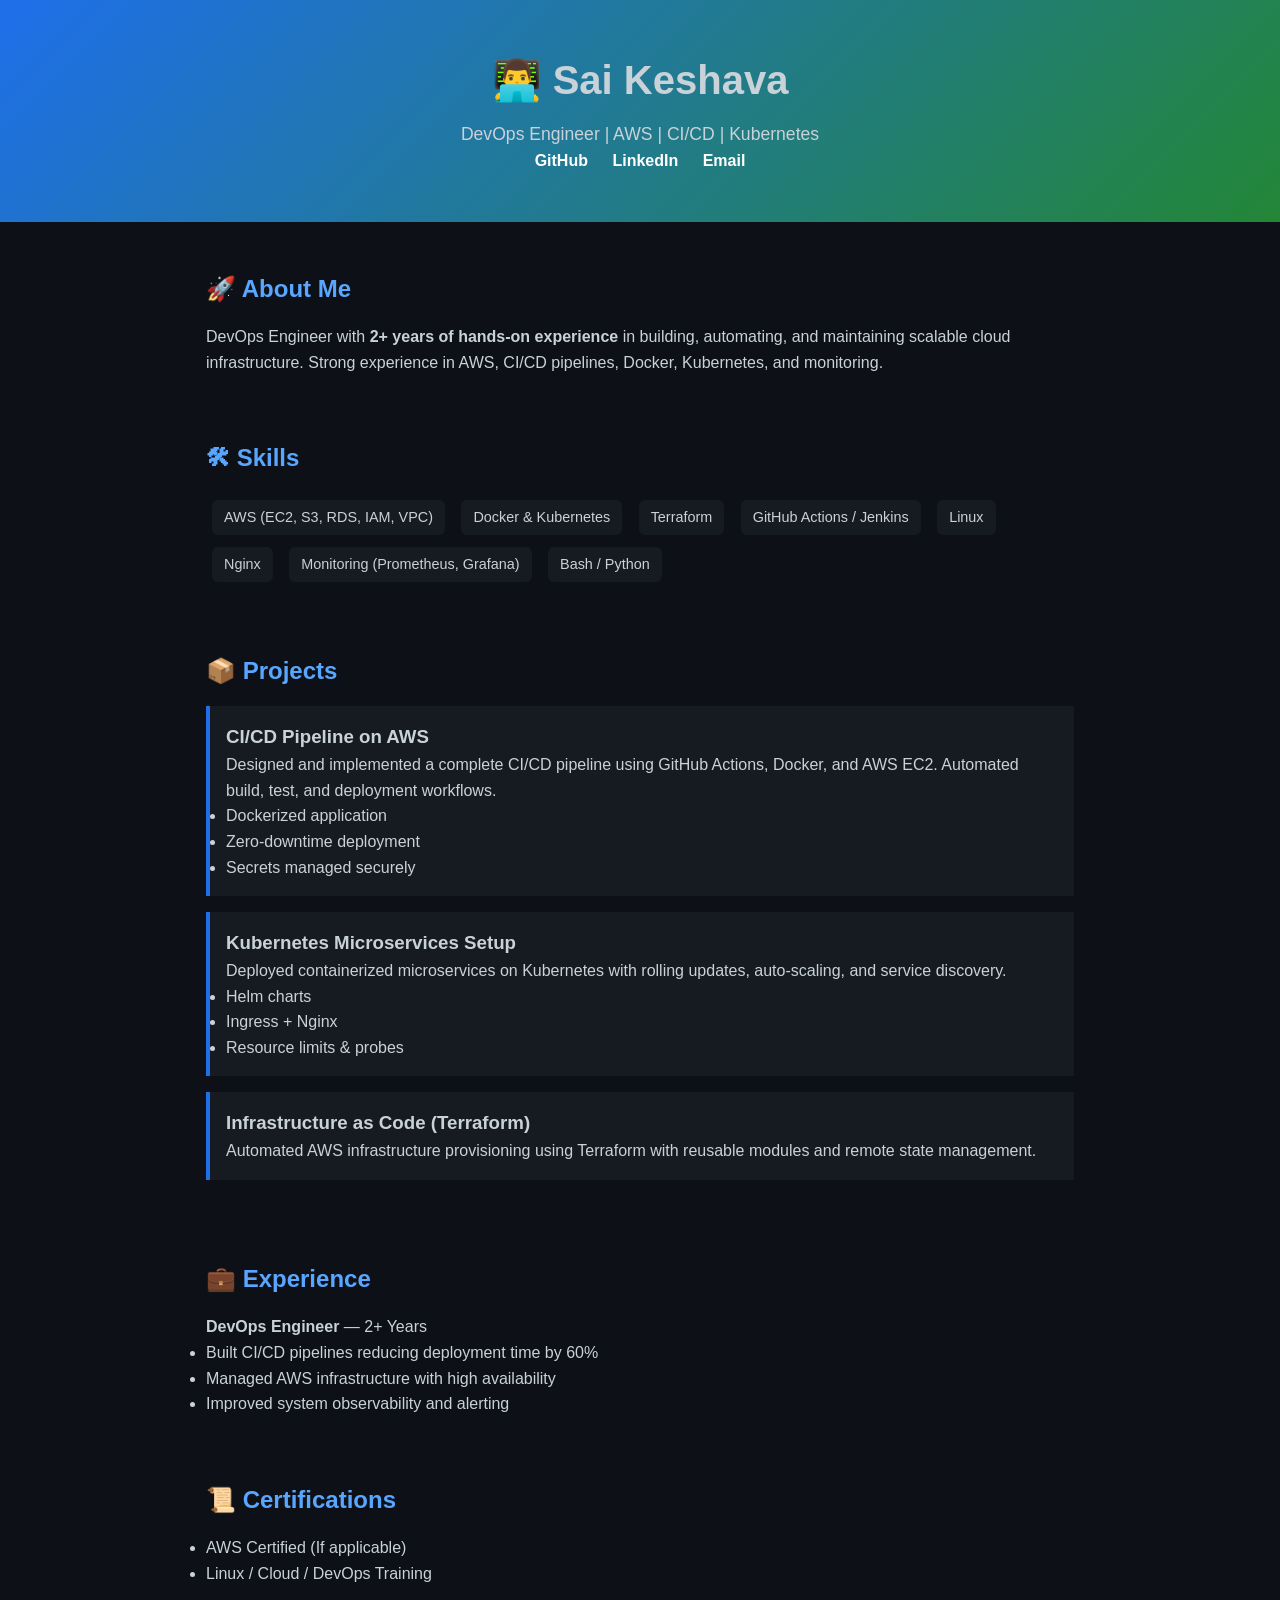
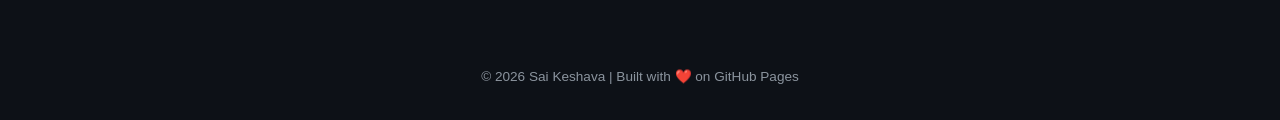
==== index.html @ 4ebd481b "first commit" ====
<!DOCTYPE html>
<html lang="en">
<head>
  <meta charset="UTF-8" />
  <title>Sai Keshava | DevOps Engineer</title>
  <meta name="viewport" content="width=device-width, initial-scale=1.0" />
  <link rel="stylesheet" href="style.css" />
</head>

<body>
  <header>
    <h1>👨‍💻 Sai Keshava</h1>
    <p class="tagline">DevOps Engineer | AWS | CI/CD | Kubernetes</p>
    <div class="links">
      <a href="https://github.com/YOUR_GITHUB" target="_blank">GitHub</a>
      <a href="https://www.linkedin.com/in/YOUR_LINKEDIN" target="_blank">LinkedIn</a>
      <a href="mailto:yourmail@gmail.com">Email</a>
    </div>
  </header>

  <section>
    <h2>🚀 About Me</h2>
    <p>
      DevOps Engineer with <b>2+ years of hands-on experience</b> in building,
      automating, and maintaining scalable cloud infrastructure.
      Strong experience in AWS, CI/CD pipelines, Docker, Kubernetes, and monitoring.
    </p>
  </section>

  <section>
    <h2>🛠 Skills</h2>
    <div class="skills">
      <span>AWS (EC2, S3, RDS, IAM, VPC)</span>
      <span>Docker & Kubernetes</span>
      <span>Terraform</span>
      <span>GitHub Actions / Jenkins</span>
      <span>Linux</span>
      <span>Nginx</span>
      <span>Monitoring (Prometheus, Grafana)</span>
      <span>Bash / Python</span>
    </div>
  </section>

  <section>
    <h2>📦 Projects</h2>

    <div class="project">
      <h3>CI/CD Pipeline on AWS</h3>
      <p>
        Designed and implemented a complete CI/CD pipeline using GitHub Actions,
        Docker, and AWS EC2. Automated build, test, and deployment workflows.
      </p>
      <ul>
        <li>Dockerized application</li>
        <li>Zero-downtime deployment</li>
        <li>Secrets managed securely</li>
      </ul>
    </div>

    <div class="project">
      <h3>Kubernetes Microservices Setup</h3>
      <p>
        Deployed containerized microservices on Kubernetes with rolling updates,
        auto-scaling, and service discovery.
      </p>
      <ul>
        <li>Helm charts</li>
        <li>Ingress + Nginx</li>
        <li>Resource limits & probes</li>
      </ul>
    </div>

    <div class="project">
      <h3>Infrastructure as Code (Terraform)</h3>
      <p>
        Automated AWS infrastructure provisioning using Terraform with reusable
        modules and remote state management.
      </p>
    </div>

  </section>

  <section>
    <h2>💼 Experience</h2>
    <p><b>DevOps Engineer</b> — 2+ Years</p>
    <ul>
      <li>Built CI/CD pipelines reducing deployment time by 60%</li>
      <li>Managed AWS infrastructure with high availability</li>
      <li>Improved system observability and alerting</li>
    </ul>
  </section>

  <section>
    <h2>📜 Certifications</h2>
    <ul>
      <li>AWS Certified (If applicable)</li>
      <li>Linux / Cloud / DevOps Training</li>
    </ul>
  </section>

  <footer>
    <p>© 2026 Sai Keshava | Built with ❤️ on GitHub Pages</p>
  </footer>

  <script src="script.js"></script>
</body>
</html>
---- style.css ----
* {
  margin: 0;
  padding: 0;
  box-sizing: border-box;
  font-family: "Segoe UI", sans-serif;
}

body {
  background: #0d1117;
  color: #c9d1d9;
  line-height: 1.6;
}

header {
  text-align: center;
  padding: 3rem 1rem;
  background: linear-gradient(135deg, #1f6feb, #238636);
}

header h1 {
  font-size: 2.5rem;
}

.tagline {
  margin-top: 0.5rem;
  font-size: 1.1rem;
}

.links a {
  margin: 0 10px;
  color: #fff;
  text-decoration: none;
  font-weight: bold;
}

section {
  max-width: 900px;
  margin: 2rem auto;
  padding: 1rem;
}

h2 {
  margin-bottom: 1rem;
  color: #58a6ff;
}

.skills span {
  display: inline-block;
  background: #161b22;
  margin: 6px;
  padding: 6px 12px;
  border-radius: 6px;
  font-size: 0.9rem;
}

.project {
  background: #161b22;
  padding: 1rem;
  margin-bottom: 1rem;
  border-left: 4px solid #1f6feb;
}

footer {
  text-align: center;
  padding: 2rem;
  font-size: 0.85rem;
  color: #8b949e;
}
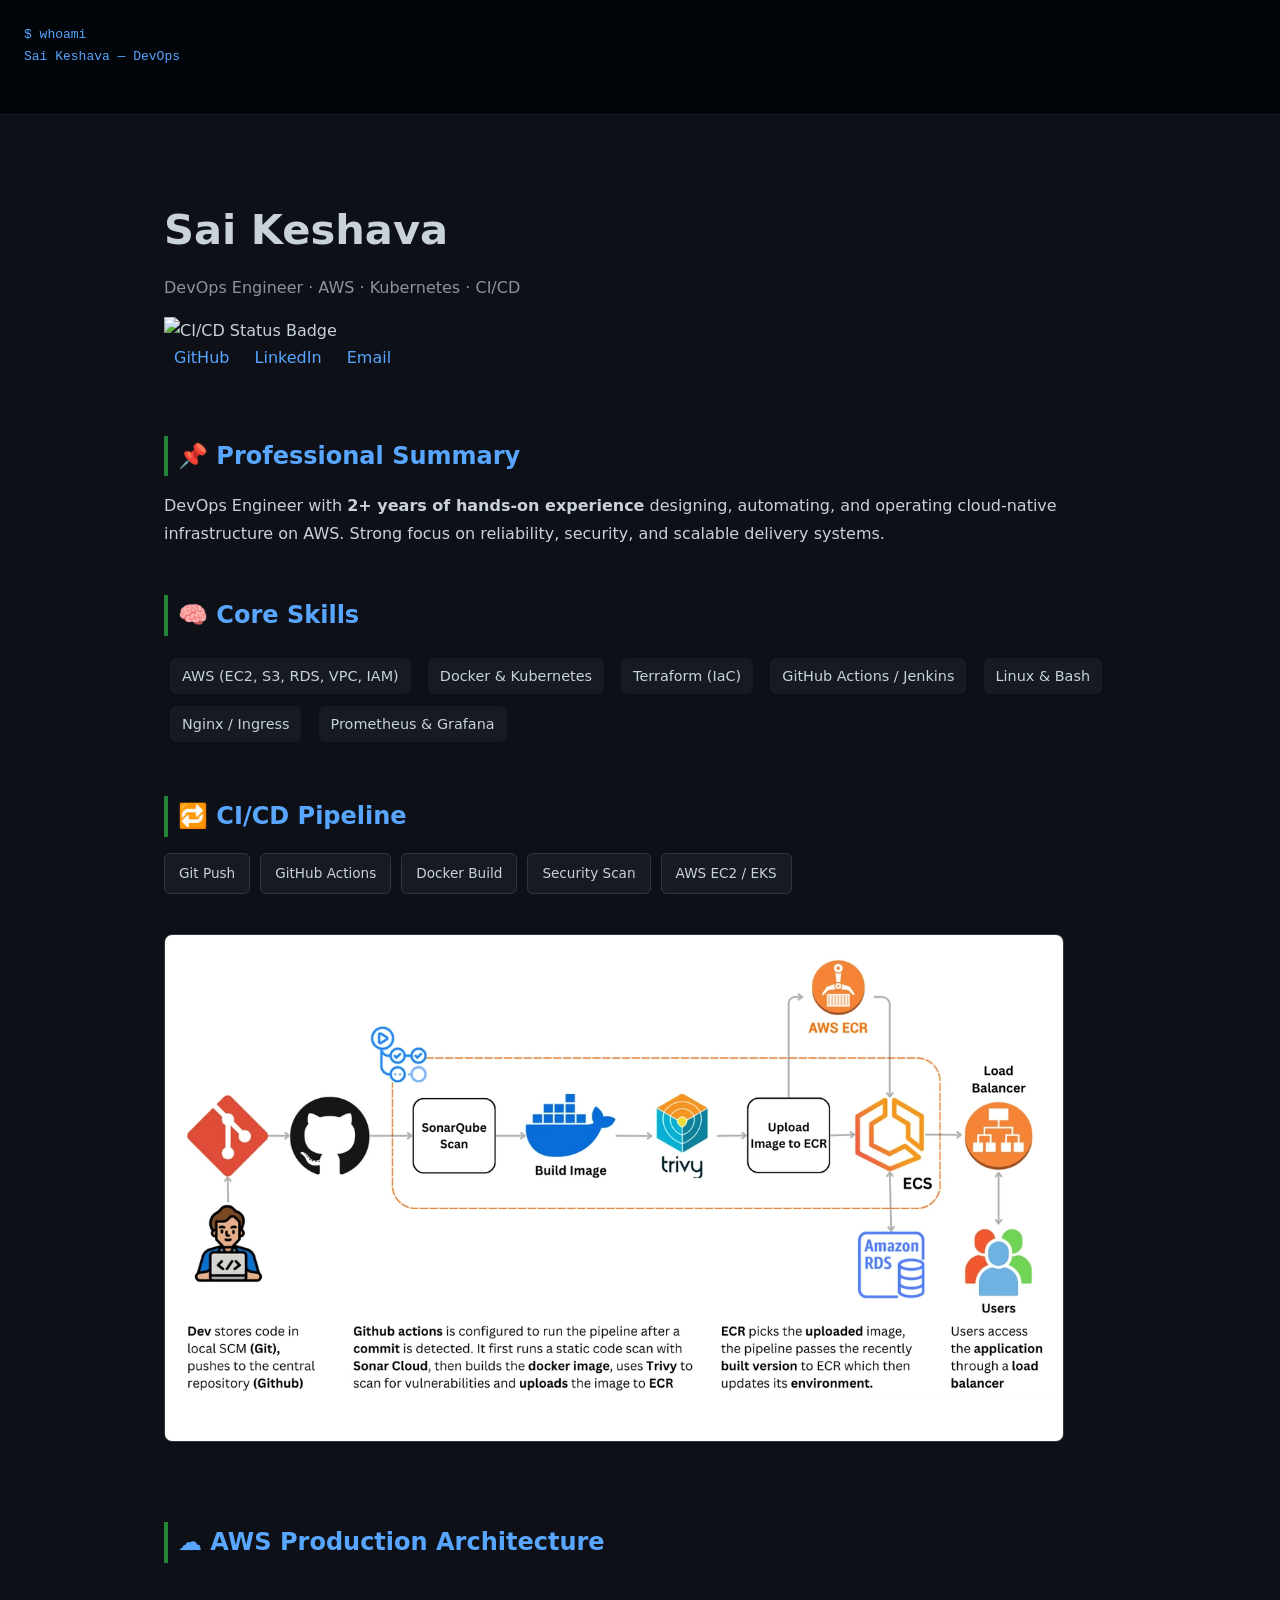
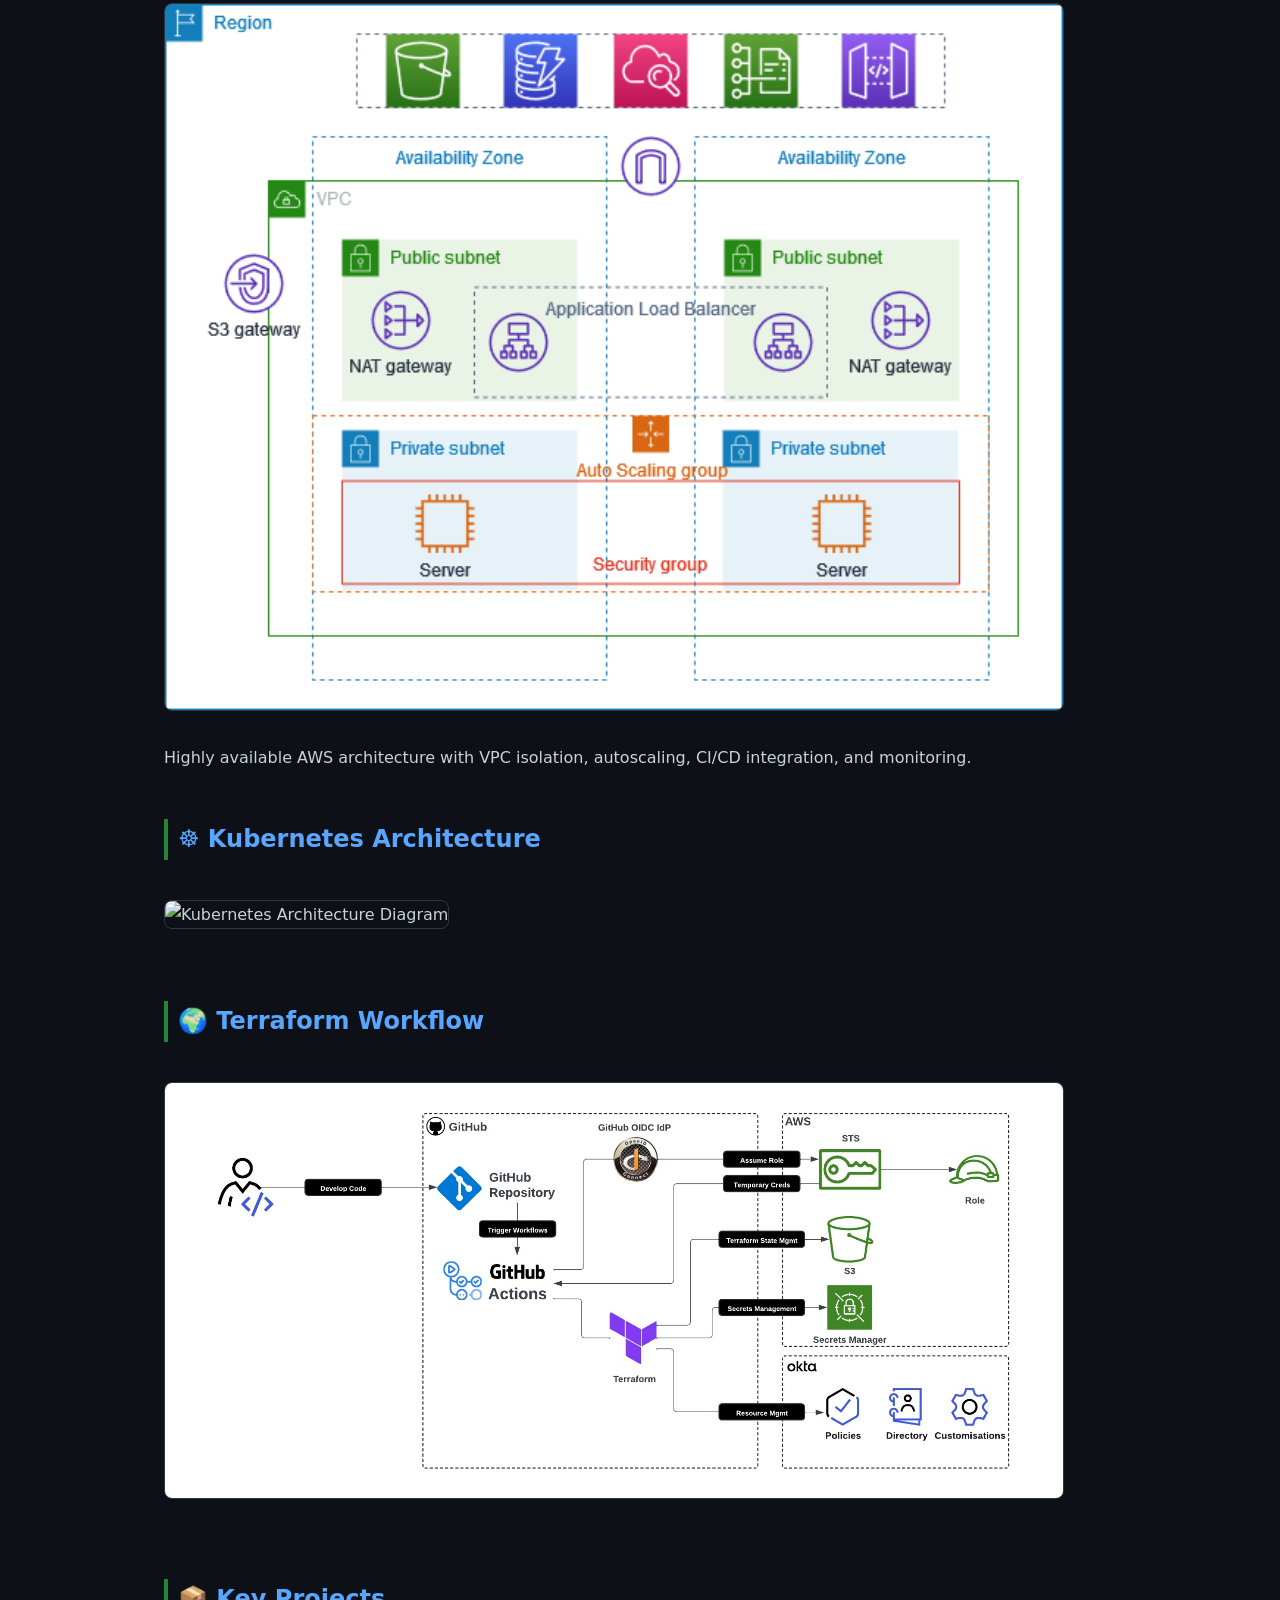
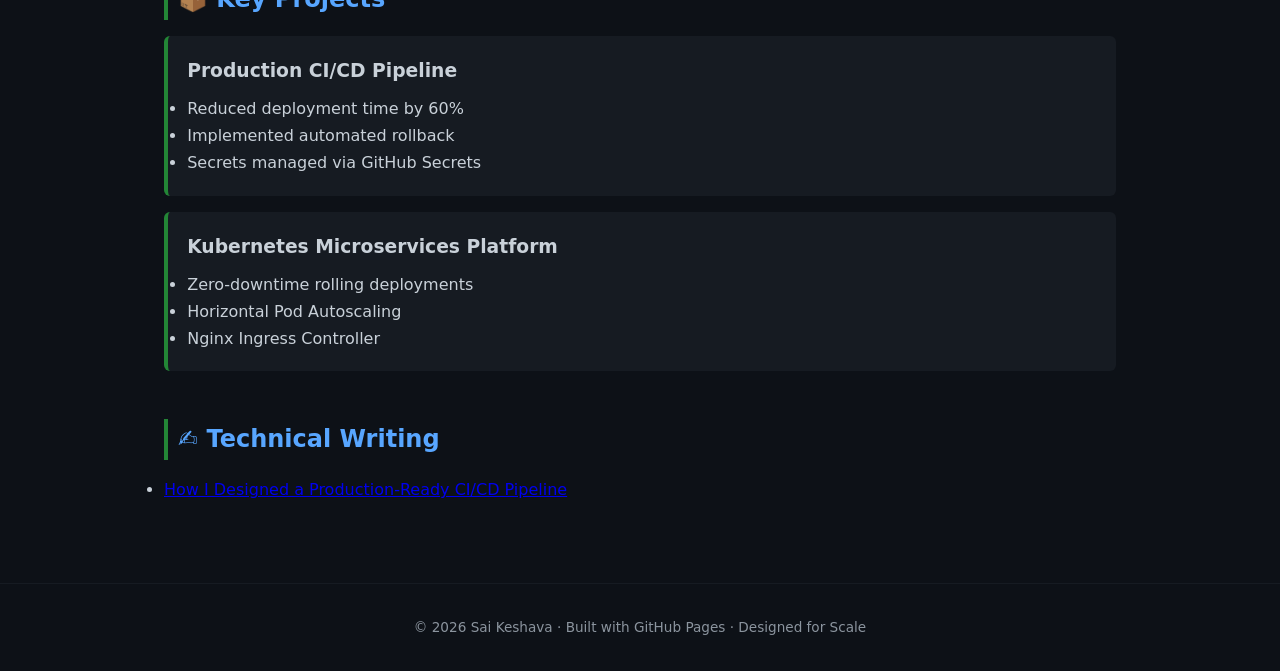
==== commit 1e276830: "updated the code github actions and projects" ====
--- a/index.html
+++ b/index.html
@@ -3,105 +3,149 @@
 <head>
   <meta charset="UTF-8" />
   <title>Sai Keshava | DevOps Engineer</title>
-  <meta name="viewport" content="width=device-width, initial-scale=1.0" />
-  <link rel="stylesheet" href="style.css" />
+
+  <meta name="viewport" content="width=device-width, initial-scale=1.0"/>
+  <meta name="description"
+        content="DevOps Engineer with 2+ years experience in AWS, CI/CD, Kubernetes, Terraform." />
+
+  <link rel="stylesheet" href="style.css"/>
 </head>
 
 <body>
-  <header>
-    <h1>👨‍💻 Sai Keshava</h1>
-    <p class="tagline">DevOps Engineer | AWS | CI/CD | Kubernetes</p>
-    <div class="links">
-      <a href="https://github.com/YOUR_GITHUB" target="_blank">GitHub</a>
-      <a href="https://www.linkedin.com/in/YOUR_LINKEDIN" target="_blank">LinkedIn</a>
-      <a href="mailto:yourmail@gmail.com">Email</a>
-    </div>
-  </header>
+
+<!-- TERMINAL HERO -->
+<section class="terminal">
+  <pre>
+$ whoami
+<span id="typing"></span>
+  </pre>
+</section>
+
+<header class="container">
+  <h1>Sai Keshava</h1>
+  <p class="tagline">DevOps Engineer · AWS · Kubernetes · CI/CD</p>
+
+  <div class="badges">
+    <img
+      src="https://github.com/YOUR_GITHUB/YOUR_REPO/actions/workflows/deploy.yml/badge.svg"
+      alt="CI/CD Status Badge"
+    />
+  </div>
+
+  <nav class="links">
+    <a href="https://github.com/saikeshavareddych" target="_blank">GitHub</a>
+    <a href="https://linkedin.com/in/saikeshavareddy" target="_blank">LinkedIn</a>
+    <a href="mailto:saikeshavareddych@gmail.com">Email</a>
+  </nav>
+</header>
+
+<main class="container">
 
   <section>
-    <h2>🚀 About Me</h2>
+    <h2>📌 Professional Summary</h2>
     <p>
-      DevOps Engineer with <b>2+ years of hands-on experience</b> in building,
-      automating, and maintaining scalable cloud infrastructure.
-      Strong experience in AWS, CI/CD pipelines, Docker, Kubernetes, and monitoring.
+      DevOps Engineer with <strong>2+ years of hands-on experience</strong>
+      designing, automating, and operating cloud-native infrastructure on AWS.
+      Strong focus on reliability, security, and scalable delivery systems.
     </p>
   </section>
 
   <section>
-    <h2>🛠 Skills</h2>
+    <h2>🧠 Core Skills</h2>
     <div class="skills">
-      <span>AWS (EC2, S3, RDS, IAM, VPC)</span>
+      <span>AWS (EC2, S3, RDS, VPC, IAM)</span>
       <span>Docker & Kubernetes</span>
-      <span>Terraform</span>
+      <span>Terraform (IaC)</span>
       <span>GitHub Actions / Jenkins</span>
-      <span>Linux</span>
-      <span>Nginx</span>
-      <span>Monitoring (Prometheus, Grafana)</span>
-      <span>Bash / Python</span>
+      <span>Linux & Bash</span>
+      <span>Nginx / Ingress</span>
+      <span>Prometheus & Grafana</span>
     </div>
   </section>
 
   <section>
-    <h2>📦 Projects</h2>
+    <h2>🔁 CI/CD Pipeline</h2>
+    <div class="pipeline">
+      <div>Git Push</div>
+      <div>GitHub Actions</div>
+      <div>Docker Build</div>
+      <div>Security Scan</div>
+      <div>AWS EC2 / EKS</div>
+    </div>
+
+    <img src="assets/cicd-pipeline.png"
+         class="architecture"
+         alt="CI/CD Pipeline Diagram">
+  </section>
+
+  <section>
+    <h2>☁ AWS Production Architecture</h2>
+
+    <img src="assets/aws-architecture.png"
+         class="architecture"
+         alt="AWS Architecture Diagram">
+
+    <p class="caption">
+      Highly available AWS architecture with VPC isolation, autoscaling,
+      CI/CD integration, and monitoring.
+    </p>
+  </section>
+
+  <section>
+    <h2>☸ Kubernetes Architecture</h2>
+
+    <img src="assets/kubernetes-architecture.png"
+         class="architecture"
+         alt="Kubernetes Architecture Diagram">
+  </section>
+
+  <section>
+    <h2>🌍 Terraform Workflow</h2>
+
+    <img src="assets/terraform-workflow.png"
+         class="architecture"
+         alt="Terraform Infrastructure as Code Workflow">
+  </section>
+
+  <section>
+    <h2>📦 Key Projects</h2>
 
     <div class="project">
-      <h3>CI/CD Pipeline on AWS</h3>
-      <p>
-        Designed and implemented a complete CI/CD pipeline using GitHub Actions,
-        Docker, and AWS EC2. Automated build, test, and deployment workflows.
-      </p>
+      <h3>Production CI/CD Pipeline</h3>
       <ul>
-        <li>Dockerized application</li>
-        <li>Zero-downtime deployment</li>
-        <li>Secrets managed securely</li>
+        <li>Reduced deployment time by 60%</li>
+        <li>Implemented automated rollback</li>
+        <li>Secrets managed via GitHub Secrets</li>
       </ul>
     </div>
 
     <div class="project">
-      <h3>Kubernetes Microservices Setup</h3>
-      <p>
-        Deployed containerized microservices on Kubernetes with rolling updates,
-        auto-scaling, and service discovery.
-      </p>
+      <h3>Kubernetes Microservices Platform</h3>
       <ul>
-        <li>Helm charts</li>
-        <li>Ingress + Nginx</li>
-        <li>Resource limits & probes</li>
+        <li>Zero-downtime rolling deployments</li>
+        <li>Horizontal Pod Autoscaling</li>
+        <li>Nginx Ingress Controller</li>
       </ul>
     </div>
-
-    <div class="project">
-      <h3>Infrastructure as Code (Terraform)</h3>
-      <p>
-        Automated AWS infrastructure provisioning using Terraform with reusable
-        modules and remote state management.
-      </p>
-    </div>
-
   </section>
 
   <section>
-    <h2>💼 Experience</h2>
-    <p><b>DevOps Engineer</b> — 2+ Years</p>
+    <h2>✍ Technical Writing</h2>
     <ul>
-      <li>Built CI/CD pipelines reducing deployment time by 60%</li>
-      <li>Managed AWS infrastructure with high availability</li>
-      <li>Improved system observability and alerting</li>
+      <li>
+        <a href="posts/first-post.html">
+          How I Designed a Production-Ready CI/CD Pipeline
+        </a>
+      </li>
     </ul>
   </section>
 
-  <section>
-    <h2>📜 Certifications</h2>
-    <ul>
-      <li>AWS Certified (If applicable)</li>
-      <li>Linux / Cloud / DevOps Training</li>
-    </ul>
-  </section>
+</main>
 
-  <footer>
-    <p>© 2026 Sai Keshava | Built with ❤️ on GitHub Pages</p>
-  </footer>
+<footer>
+  © 2026 Sai Keshava · Built with GitHub Pages · Designed for Scale
+</footer>
 
-  <script src="script.js"></script>
+<script src="script.js"></script>
 </body>
 </html>
--- a/style.css
+++ b/style.css
@@ -1,68 +1,127 @@
+/* RESET & BASE */
 * {
   margin: 0;
   padding: 0;
   box-sizing: border-box;
-  font-family: "Segoe UI", sans-serif;
 }
 
 body {
   background: #0d1117;
   color: #c9d1d9;
-  line-height: 1.6;
+  font-family: system-ui, -apple-system, BlinkMacSystemFont, sans-serif;
+  line-height: 1.7;
 }
 
-header {
-  text-align: center;
-  padding: 3rem 1rem;
-  background: linear-gradient(135deg, #1f6feb, #238636);
+/* LAYOUT */
+.container {
+  max-width: 1000px;
+  margin: auto;
+  padding: 2rem 1.5rem;
 }
 
+/* TERMINAL HERO */
+.terminal {
+  background: #010409;
+  color: #58a6ff;
+  padding: 1.5rem;
+  font-family: monospace;
+  border-bottom: 1px solid #161b22;
+}
+
+/* HEADER */
 header h1 {
-  font-size: 2.5rem;
+  font-size: 2.6rem;
+  margin-bottom: 0.5rem;
 }
 
 .tagline {
-  margin-top: 0.5rem;
-  font-size: 1.1rem;
+  color: #8b949e;
+  margin-bottom: 1rem;
 }
 
 .links a {
   margin: 0 10px;
-  color: #fff;
+  color: #58a6ff;
   text-decoration: none;
-  font-weight: bold;
+  font-weight: 500;
 }
 
+.links a:hover {
+  text-decoration: underline;
+}
+
+/* SECTIONS */
 section {
-  max-width: 900px;
-  margin: 2rem auto;
-  padding: 1rem;
+  margin-bottom: 3rem;
 }
 
 h2 {
+  color: #58a6ff;
   margin-bottom: 1rem;
-  color: #58a6ff;
+  border-left: 4px solid #238636;
+  padding-left: 10px;
 }
 
+/* SKILLS */
 .skills span {
+  background: #161b22;
+  padding: 6px 12px;
+  margin: 6px;
+  border-radius: 6px;
   display: inline-block;
-  background: #161b22;
-  margin: 6px;
-  padding: 6px 12px;
-  border-radius: 6px;
   font-size: 0.9rem;
 }
 
+/* PIPELINE */
+.pipeline {
+  display: flex;
+  flex-wrap: wrap;
+  gap: 10px;
+  margin-bottom: 1rem;
+}
+
+.pipeline div {
+  background: #161b22;
+  padding: 8px 14px;
+  border-radius: 6px;
+  border: 1px solid #30363d;
+  font-size: 0.85rem;
+}
+
+/* IMAGES */
+.architecture {
+  width: 100%;
+  max-width: 900px;
+  margin: 1.5rem 0;
+  border-radius: 8px;
+  border: 1px solid #30363d;
+}
+
+/* PROJECTS */
 .project {
   background: #161b22;
-  padding: 1rem;
+  padding: 1.2rem;
   margin-bottom: 1rem;
-  border-left: 4px solid #1f6feb;
+  border-left: 4px solid #238636;
+  border-radius: 6px;
 }
 
+.project h3 {
+  margin-bottom: 0.5rem;
+}
+
+/* FOOTER */
 footer {
   text-align: center;
   padding: 2rem;
   font-size: 0.85rem;
   color: #8b949e;
+  border-top: 1px solid #161b22;
 }
+
+/* RESPONSIVE */
+@media (max-width: 600px) {
+  header h1 {
+    font-size: 2rem;
+  }
+}
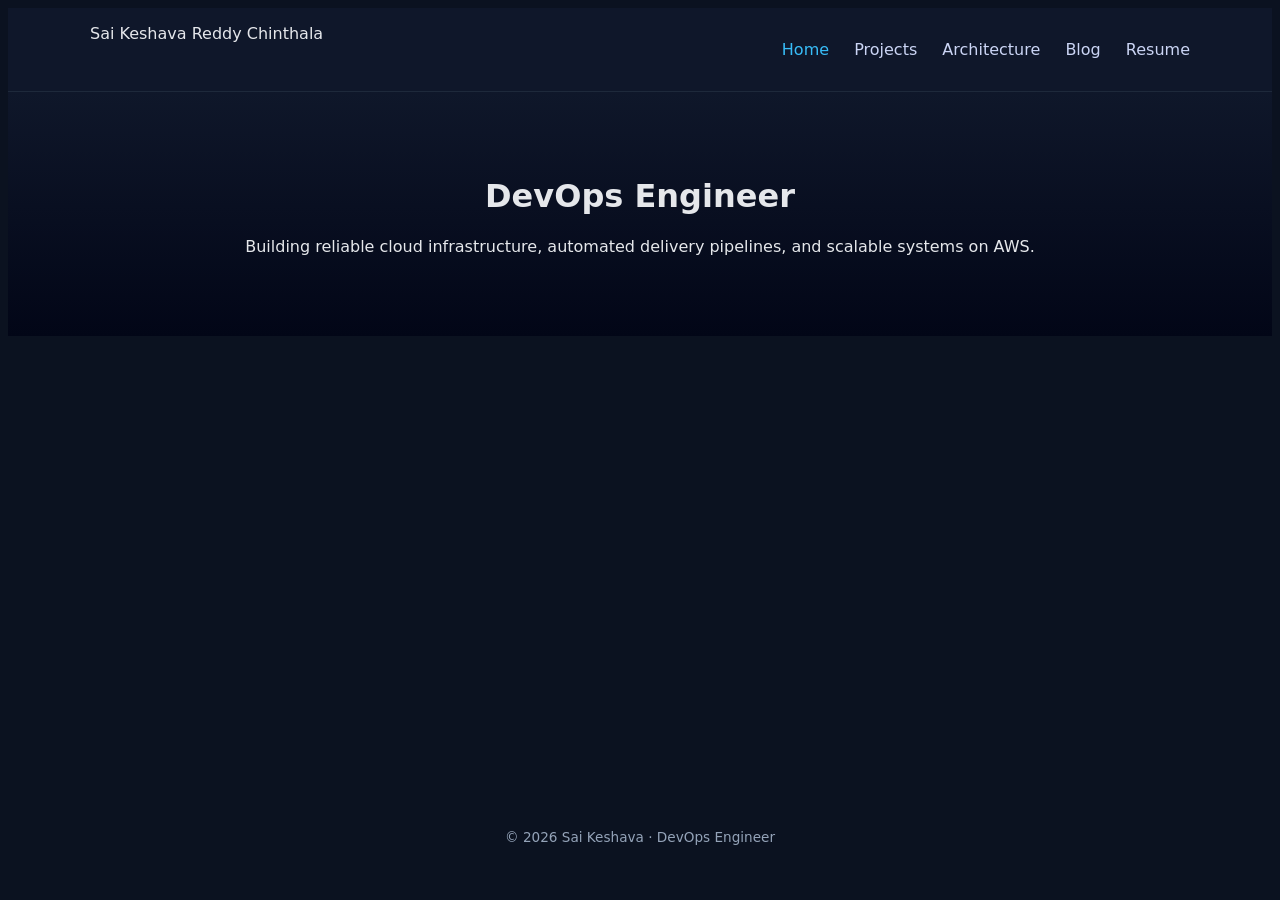
==== commit 7e3019a3: "added pages" ====
--- a/index.html
+++ b/index.html
@@ -1,151 +1,62 @@
 <!DOCTYPE html>
 <html lang="en">
 <head>
-  <meta charset="UTF-8" />
-  <title>Sai Keshava | DevOps Engineer</title>
-
-  <meta name="viewport" content="width=device-width, initial-scale=1.0"/>
-  <meta name="description"
-        content="DevOps Engineer with 2+ years experience in AWS, CI/CD, Kubernetes, Terraform." />
-
-  <link rel="stylesheet" href="style.css"/>
+  <meta charset="UTF-8">
+  <title>Sai Keshava Reddy Chinthala | DevOps Engineer</title>
+  <meta name="viewport" content="width=device-width, initial-scale=1.0">
+  <link rel="stylesheet" href="css/style.css">
 </head>
 
 <body>
 
-<!-- TERMINAL HERO -->
-<section class="terminal">
-  <pre>
-$ whoami
-<span id="typing"></span>
-  </pre>
-</section>
+<nav class="navbar">
+  <div class="nav-container">
+    <div class="logo">Sai Keshava Reddy Chinthala</div>
+    <ul class="nav-links">
+      <li><a class="active" href="index.html">Home</a></li>
+      <li><a href="projects.html">Projects</a></li>
+      <li><a href="architecture.html">Architecture</a></li>
+      <li><a href="blog.html">Blog</a></li>
+      <li><a href="resume.html">Resume</a></li>
+    </ul>
+  </div>
+</nav>
 
-<header class="container">
-  <h1>Sai Keshava</h1>
-  <p class="tagline">DevOps Engineer · AWS · Kubernetes · CI/CD</p>
-
-  <div class="badges">
-    <img
-      src="https://github.com/YOUR_GITHUB/YOUR_REPO/actions/workflows/deploy.yml/badge.svg"
-      alt="CI/CD Status Badge"
-    />
-  </div>
-
-  <nav class="links">
-    <a href="https://github.com/saikeshavareddych" target="_blank">GitHub</a>
-    <a href="https://linkedin.com/in/saikeshavareddy" target="_blank">LinkedIn</a>
-    <a href="mailto:saikeshavareddych@gmail.com">Email</a>
-  </nav>
+<header class="hero">
+  <h1>DevOps Engineer</h1>
+  <p>
+    Building reliable cloud infrastructure, automated delivery pipelines,
+    and scalable systems on AWS.
+  </p>
 </header>
 
 <main class="container">
-
-  <section>
-    <h2>📌 Professional Summary</h2>
+  <section class="card">
+    <h2>Professional Summary</h2>
     <p>
-      DevOps Engineer with <strong>2+ years of hands-on experience</strong>
-      designing, automating, and operating cloud-native infrastructure on AWS.
-      Strong focus on reliability, security, and scalable delivery systems.
+      DevOps Engineer with <strong>2+ years of experience</strong> designing,
+      automating, and maintaining production systems on AWS.
+      Strong focus on CI/CD, Kubernetes, Infrastructure as Code, and operational excellence.
     </p>
   </section>
 
-  <section>
-    <h2>🧠 Core Skills</h2>
-    <div class="skills">
-      <span>AWS (EC2, S3, RDS, VPC, IAM)</span>
-      <span>Docker & Kubernetes</span>
-      <span>Terraform (IaC)</span>
-      <span>GitHub Actions / Jenkins</span>
-      <span>Linux & Bash</span>
-      <span>Nginx / Ingress</span>
-      <span>Prometheus & Grafana</span>
+  <section class="card">
+    <h2>Core Technologies</h2>
+    <div class="pill-group">
+      <span>AWS</span>
+      <span>Docker</span>
+      <span>Kubernetes</span>
+      <span>Terraform</span>
+      <span>GitHub Actions</span>
+      <span>Linux</span>
+      <span>Monitoring</span>
     </div>
   </section>
-
-  <section>
-    <h2>🔁 CI/CD Pipeline</h2>
-    <div class="pipeline">
-      <div>Git Push</div>
-      <div>GitHub Actions</div>
-      <div>Docker Build</div>
-      <div>Security Scan</div>
-      <div>AWS EC2 / EKS</div>
-    </div>
-
-    <img src="assets/cicd-pipeline.png"
-         class="architecture"
-         alt="CI/CD Pipeline Diagram">
-  </section>
-
-  <section>
-    <h2>☁ AWS Production Architecture</h2>
-
-    <img src="assets/aws-architecture.png"
-         class="architecture"
-         alt="AWS Architecture Diagram">
-
-    <p class="caption">
-      Highly available AWS architecture with VPC isolation, autoscaling,
-      CI/CD integration, and monitoring.
-    </p>
-  </section>
-
-  <section>
-    <h2>☸ Kubernetes Architecture</h2>
-
-    <img src="assets/kubernetes-architecture.png"
-         class="architecture"
-         alt="Kubernetes Architecture Diagram">
-  </section>
-
-  <section>
-    <h2>🌍 Terraform Workflow</h2>
-
-    <img src="assets/terraform-workflow.png"
-         class="architecture"
-         alt="Terraform Infrastructure as Code Workflow">
-  </section>
-
-  <section>
-    <h2>📦 Key Projects</h2>
-
-    <div class="project">
-      <h3>Production CI/CD Pipeline</h3>
-      <ul>
-        <li>Reduced deployment time by 60%</li>
-        <li>Implemented automated rollback</li>
-        <li>Secrets managed via GitHub Secrets</li>
-      </ul>
-    </div>
-
-    <div class="project">
-      <h3>Kubernetes Microservices Platform</h3>
-      <ul>
-        <li>Zero-downtime rolling deployments</li>
-        <li>Horizontal Pod Autoscaling</li>
-        <li>Nginx Ingress Controller</li>
-      </ul>
-    </div>
-  </section>
-
-  <section>
-    <h2>✍ Technical Writing</h2>
-    <ul>
-      <li>
-        <a href="posts/first-post.html">
-          How I Designed a Production-Ready CI/CD Pipeline
-        </a>
-      </li>
-    </ul>
-  </section>
-
 </main>
 
 <footer>
-  © 2026 Sai Keshava · Built with GitHub Pages · Designed for Scale
+  © 2026 Sai Keshava · DevOps Engineer
 </footer>
 
-<script src="script.js"></script>
 </body>
 </html>
--- a/css/style.css
+++ b/css/style.css
@@ -0,0 +1,96 @@
+body {
+  background: #0b1220;
+  color: #e5e7eb;
+  font-family: system-ui;
+}
+
+/* NAVBAR */
+.navbar {
+  background: #0f172a;
+  border-bottom: 1px solid #1e293b;
+}
+
+.nav-container {
+  max-width: 1100px;
+  margin: auto;
+  padding: 1rem;
+  display: flex;
+  justify-content: space-between;
+}
+
+.nav-links li {
+  display: inline;
+  margin-left: 20px;
+}
+
+.nav-links a {
+  color: #cbd5f5;
+  text-decoration: none;
+}
+
+.nav-links a.active {
+  color: #38bdf8;
+}
+
+/* HERO */
+.hero {
+  text-align: center;
+  padding: 4rem 1rem;
+  background: linear-gradient(180deg, #0f172a, #020617);
+}
+
+/* LAYOUT */
+.container {
+  max-width: 1000px;
+  margin: auto;
+  padding: 2rem;
+}
+
+/* CARDS */
+.card {
+  background: #020617;
+  padding: 1.5rem;
+  margin-bottom: 2rem;
+  border-radius: 10px;
+  border: 1px solid #1e293b;
+}
+
+/* TAGS */
+.pill-group span {
+  background: #020617;
+  border: 1px solid #1e293b;
+  padding: 6px 12px;
+  margin: 5px;
+  border-radius: 999px;
+  display: inline-block;
+}
+
+/* IMAGES */
+.diagram {
+  width: 100%;
+  margin-top: 1rem;
+  border-radius: 8px;
+}
+
+/* FOOTER */
+footer {
+  text-align: center;
+  padding: 2rem;
+  font-size: 0.85rem;
+  color: #94a3b8;
+}
+
+
+/* Scroll reveal animation */
+.card,
+section {
+  opacity: 0;
+  transform: translateY(20px);
+  transition: all 0.6s ease;
+}
+
+.card.visible,
+section.visible {
+  opacity: 1;
+  transform: translateY(0);
+}
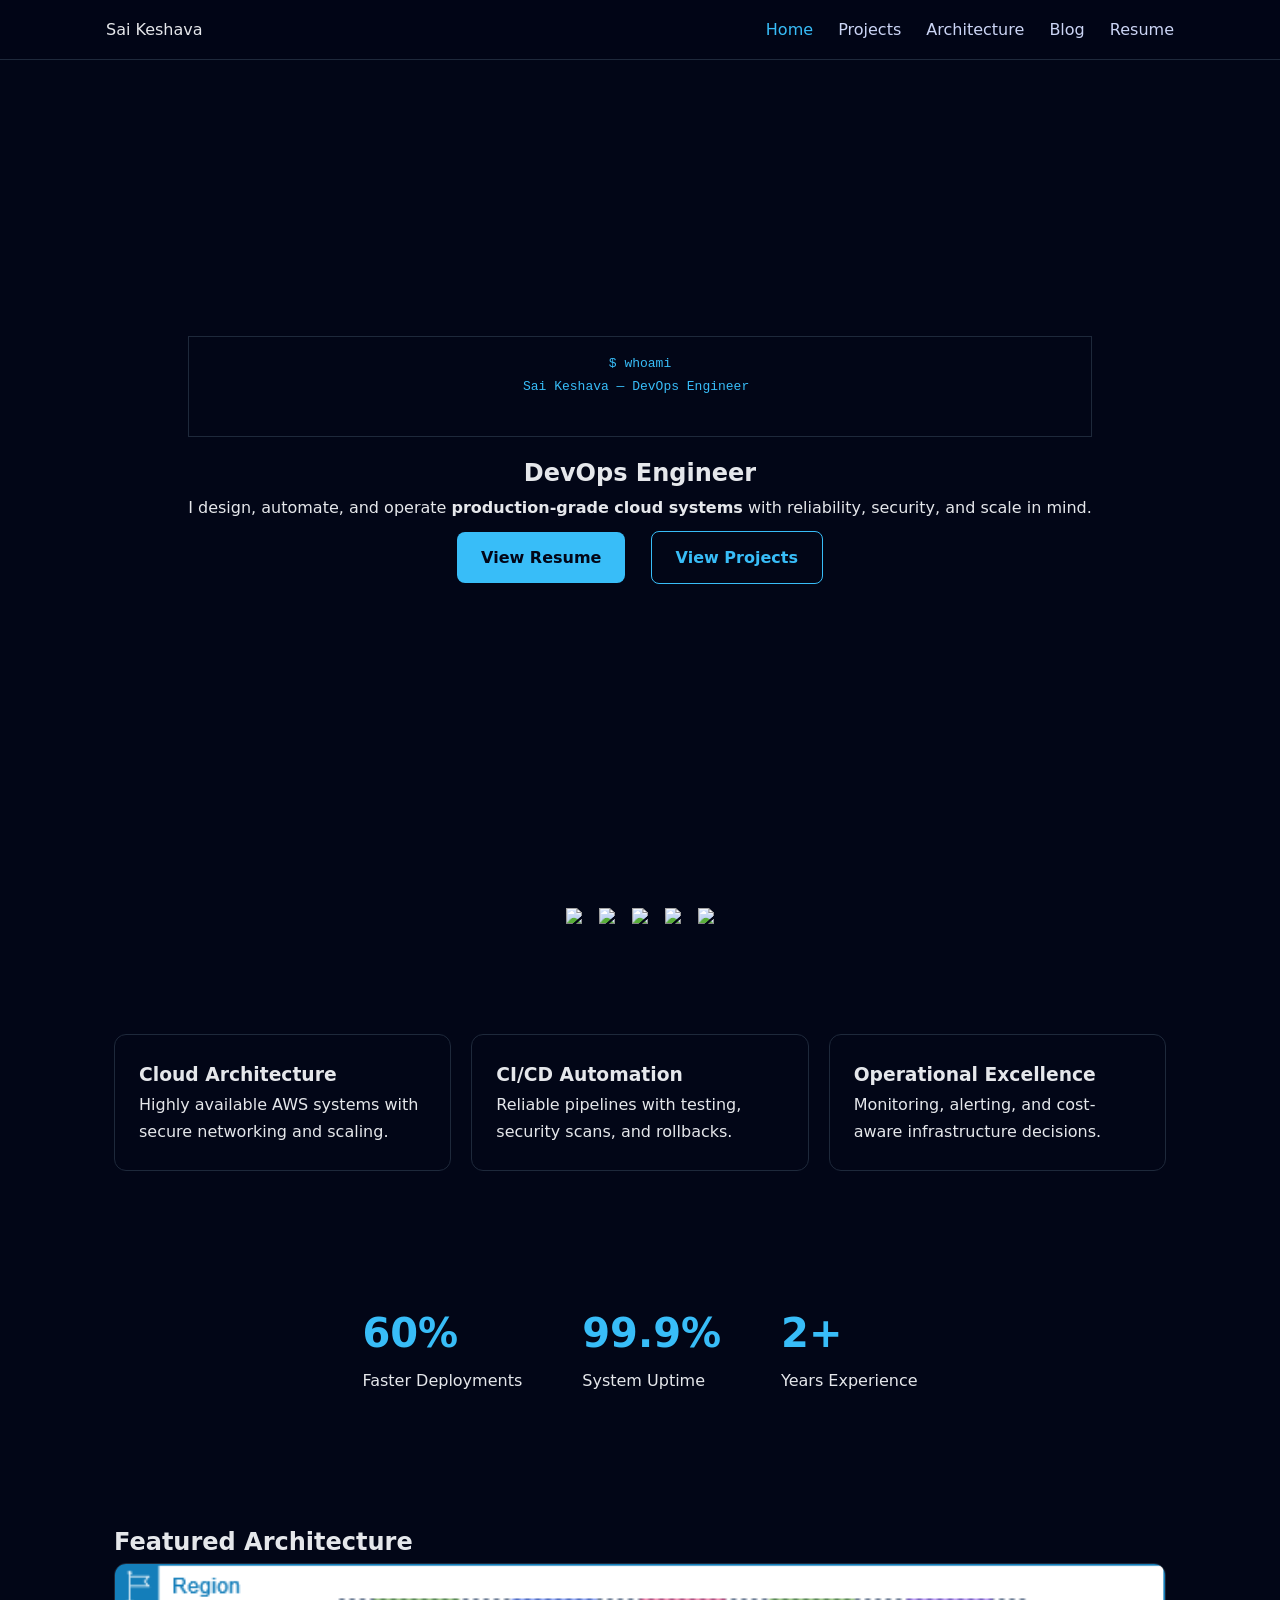
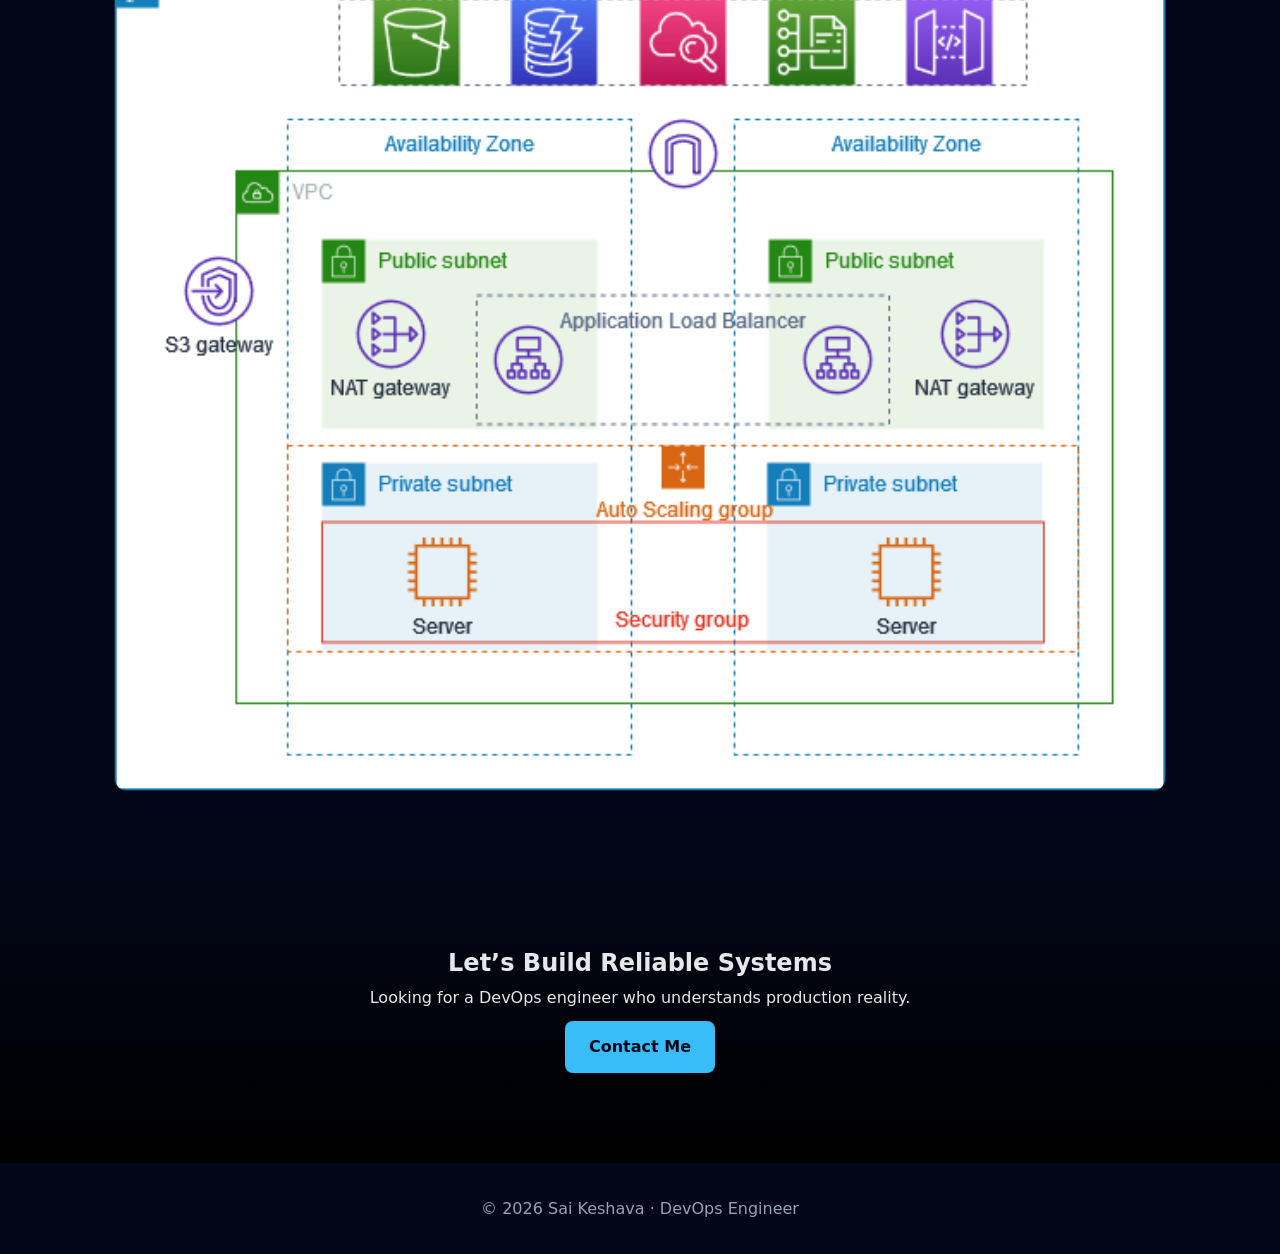
==== commit 551ef463: "feat: professional landing page with animations and badges" ====
--- a/index.html
+++ b/index.html
@@ -1,17 +1,21 @@
 <!DOCTYPE html>
 <html lang="en">
 <head>
-  <meta charset="UTF-8">
-  <title>Sai Keshava Reddy Chinthala | DevOps Engineer</title>
-  <meta name="viewport" content="width=device-width, initial-scale=1.0">
-  <link rel="stylesheet" href="css/style.css">
+  <meta charset="UTF-8" />
+  <title>Sai Keshava | DevOps Engineer</title>
+
+  <meta name="viewport" content="width=device-width, initial-scale=1.0" />
+  <meta name="description" content="DevOps Engineer specializing in AWS, CI/CD, Kubernetes, and scalable cloud systems." />
+
+  <link rel="stylesheet" href="css/style.css" />
 </head>
 
 <body>
 
+<!-- NAVBAR -->
 <nav class="navbar">
   <div class="nav-container">
-    <div class="logo">Sai Keshava Reddy Chinthala</div>
+    <div class="logo">Sai Keshava</div>
     <ul class="nav-links">
       <li><a class="active" href="index.html">Home</a></li>
       <li><a href="projects.html">Projects</a></li>
@@ -22,41 +26,85 @@
   </div>
 </nav>
 
-<header class="hero">
-  <h1>DevOps Engineer</h1>
-  <p>
-    Building reliable cloud infrastructure, automated delivery pipelines,
-    and scalable systems on AWS.
-  </p>
-</header>
+<!-- HERO -->
+<section class="hero">
+  <div class="hero-content">
+    <pre class="terminal">
+$ whoami
+<span id="typing"></span>
+    </pre>
 
-<main class="container">
-  <section class="card">
-    <h2>Professional Summary</h2>
+    <h1>DevOps Engineer</h1>
     <p>
-      DevOps Engineer with <strong>2+ years of experience</strong> designing,
-      automating, and maintaining production systems on AWS.
-      Strong focus on CI/CD, Kubernetes, Infrastructure as Code, and operational excellence.
+      I design, automate, and operate <strong>production-grade cloud systems</strong>
+      with reliability, security, and scale in mind.
     </p>
-  </section>
 
-  <section class="card">
-    <h2>Core Technologies</h2>
-    <div class="pill-group">
-      <span>AWS</span>
-      <span>Docker</span>
-      <span>Kubernetes</span>
-      <span>Terraform</span>
-      <span>GitHub Actions</span>
-      <span>Linux</span>
-      <span>Monitoring</span>
+    <div class="hero-actions">
+      <a href="resume.html" class="btn primary">View Resume</a>
+      <a href="projects.html" class="btn secondary">View Projects</a>
     </div>
-  </section>
-</main>
+  </div>
+</section>
+
+<!-- TRUST BADGES -->
+<section class="badges-section">
+  <img src="https://img.shields.io/badge/AWS-Cloud-orange" />
+  <img src="https://img.shields.io/badge/Kubernetes-Orchestration-blue" />
+  <img src="https://img.shields.io/badge/Terraform-IaC-purple" />
+  <img src="https://img.shields.io/badge/GitHub_Actions-CI%2FCD-black" />
+  <img src="https://img.shields.io/badge/Linux-Production-yellow" />
+</section>
+
+<!-- VALUE PROPOSITION -->
+<section class="container grid-3">
+  <div class="card">
+    <h3>Cloud Architecture</h3>
+    <p>Highly available AWS systems with secure networking and scaling.</p>
+  </div>
+  <div class="card">
+    <h3>CI/CD Automation</h3>
+    <p>Reliable pipelines with testing, security scans, and rollbacks.</p>
+  </div>
+  <div class="card">
+    <h3>Operational Excellence</h3>
+    <p>Monitoring, alerting, and cost-aware infrastructure decisions.</p>
+  </div>
+</section>
+
+<!-- METRICS -->
+<section class="metrics">
+  <div>
+    <h2>60%</h2>
+    <p>Faster Deployments</p>
+  </div>
+  <div>
+    <h2>99.9%</h2>
+    <p>System Uptime</p>
+  </div>
+  <div>
+    <h2>2+</h2>
+    <p>Years Experience</p>
+  </div>
+</section>
+
+<!-- FEATURED ARCHITECTURE -->
+<section class="container">
+  <h2>Featured Architecture</h2>
+  <img src="assets/aws-architecture.png" class="architecture" />
+</section>
+
+<!-- CTA -->
+<section class="cta">
+  <h2>Let’s Build Reliable Systems</h2>
+  <p>Looking for a DevOps engineer who understands production reality.</p>
+  <a href="mailto:yourmail@gmail.com" class="btn primary">Contact Me</a>
+</section>
 
 <footer>
   © 2026 Sai Keshava · DevOps Engineer
 </footer>
 
+<script src="js/script.js"></script>
 </body>
 </html>
--- a/css/style.css
+++ b/css/style.css
@@ -1,13 +1,26 @@
+/* RESET */
+* {
+  margin: 0;
+  padding: 0;
+  box-sizing: border-box;
+}
+
+/* BASE */
 body {
-  background: #0b1220;
+  background: #020617;
   color: #e5e7eb;
-  font-family: system-ui;
+  font-family: system-ui, sans-serif;
+  line-height: 1.7;
 }
 
 /* NAVBAR */
 .navbar {
-  background: #0f172a;
+  position: sticky;
+  top: 0;
+  background: rgba(2,6,23,0.8);
+  backdrop-filter: blur(10px);
   border-bottom: 1px solid #1e293b;
+  z-index: 100;
 }
 
 .nav-container {
@@ -34,63 +47,123 @@
 
 /* HERO */
 .hero {
+  min-height: 90vh;
+  display: flex;
+  align-items: center;
+  justify-content: center;
   text-align: center;
-  padding: 4rem 1rem;
-  background: linear-gradient(180deg, #0f172a, #020617);
 }
 
-/* LAYOUT */
+.terminal {
+  background: #020617;
+  border: 1px solid #1e293b;
+  padding: 1rem;
+  color: #38bdf8;
+  margin-bottom: 1rem;
+}
+
+/* BUTTONS */
+.btn {
+  padding: 12px 24px;
+  border-radius: 8px;
+  text-decoration: none;
+  font-weight: 600;
+  margin: 10px;
+  display: inline-block;
+}
+
+.primary {
+  background: #38bdf8;
+  color: #020617;
+}
+
+.secondary {
+  border: 1px solid #38bdf8;
+  color: #38bdf8;
+}
+
+/* BADGES */
+.badges-section {
+  text-align: center;
+  padding: 2rem;
+}
+
+.badges-section img {
+  margin: 6px;
+}
+
+/* GRID */
 .container {
-  max-width: 1000px;
+  max-width: 1100px;
   margin: auto;
-  padding: 2rem;
+  padding: 4rem 1.5rem;
+}
+
+.grid-3 {
+  display: grid;
+  grid-template-columns: repeat(auto-fit, minmax(250px,1fr));
+  gap: 20px;
 }
 
 /* CARDS */
 .card {
   background: #020617;
+  border: 1px solid #1e293b;
   padding: 1.5rem;
-  margin-bottom: 2rem;
-  border-radius: 10px;
+  border-radius: 12px;
+  transition: transform 0.3s ease;
+}
+
+.card:hover {
+  transform: translateY(-5px);
+}
+
+/* METRICS */
+.metrics {
+  display: flex;
+  justify-content: center;
+  gap: 60px;
+  padding: 4rem;
+}
+
+.metrics h2 {
+  color: #38bdf8;
+  font-size: 2.5rem;
+}
+
+/* IMAGES */
+.architecture {
+  width: 100%;
+  border-radius: 12px;
   border: 1px solid #1e293b;
 }
 
-/* TAGS */
-.pill-group span {
-  background: #020617;
-  border: 1px solid #1e293b;
-  padding: 6px 12px;
-  margin: 5px;
-  border-radius: 999px;
-  display: inline-block;
-}
-
-/* IMAGES */
-.diagram {
-  width: 100%;
-  margin-top: 1rem;
-  border-radius: 8px;
+/* CTA */
+.cta {
+  text-align: center;
+  padding: 5rem 1rem;
+  background: linear-gradient(180deg,#020617,#000);
 }
 
 /* FOOTER */
 footer {
   text-align: center;
   padding: 2rem;
-  font-size: 0.85rem;
   color: #94a3b8;
 }
 
 
-/* Scroll reveal animation */
-.card,
-section {
+.card, section {
   opacity: 0;
   transform: translateY(20px);
   transition: all 0.6s ease;
 }
 
-.card.visible,
-section.visible {
+.visible {
   opacity: 1;
   transform: translateY(0);
 }
+.card.visible, section.visible {
+  opacity: 1;
+  transform: translateY(0);
+}
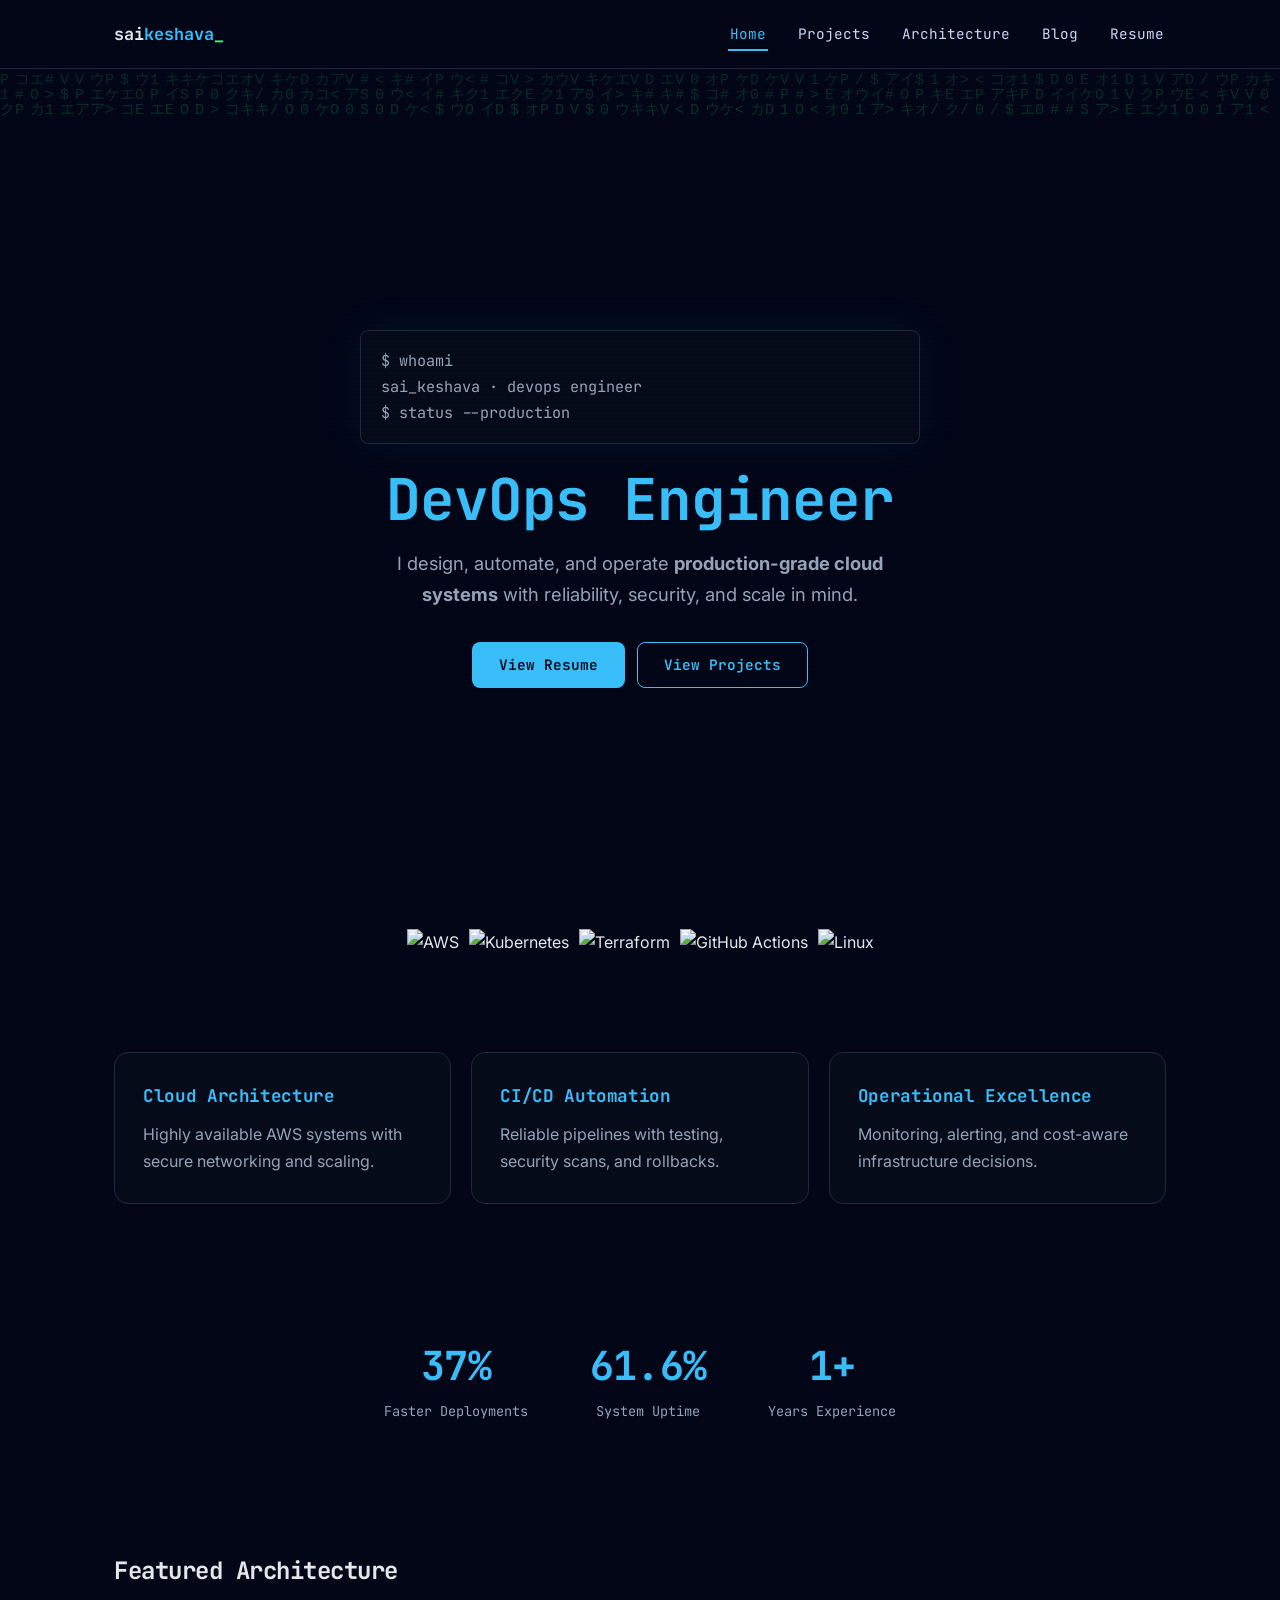
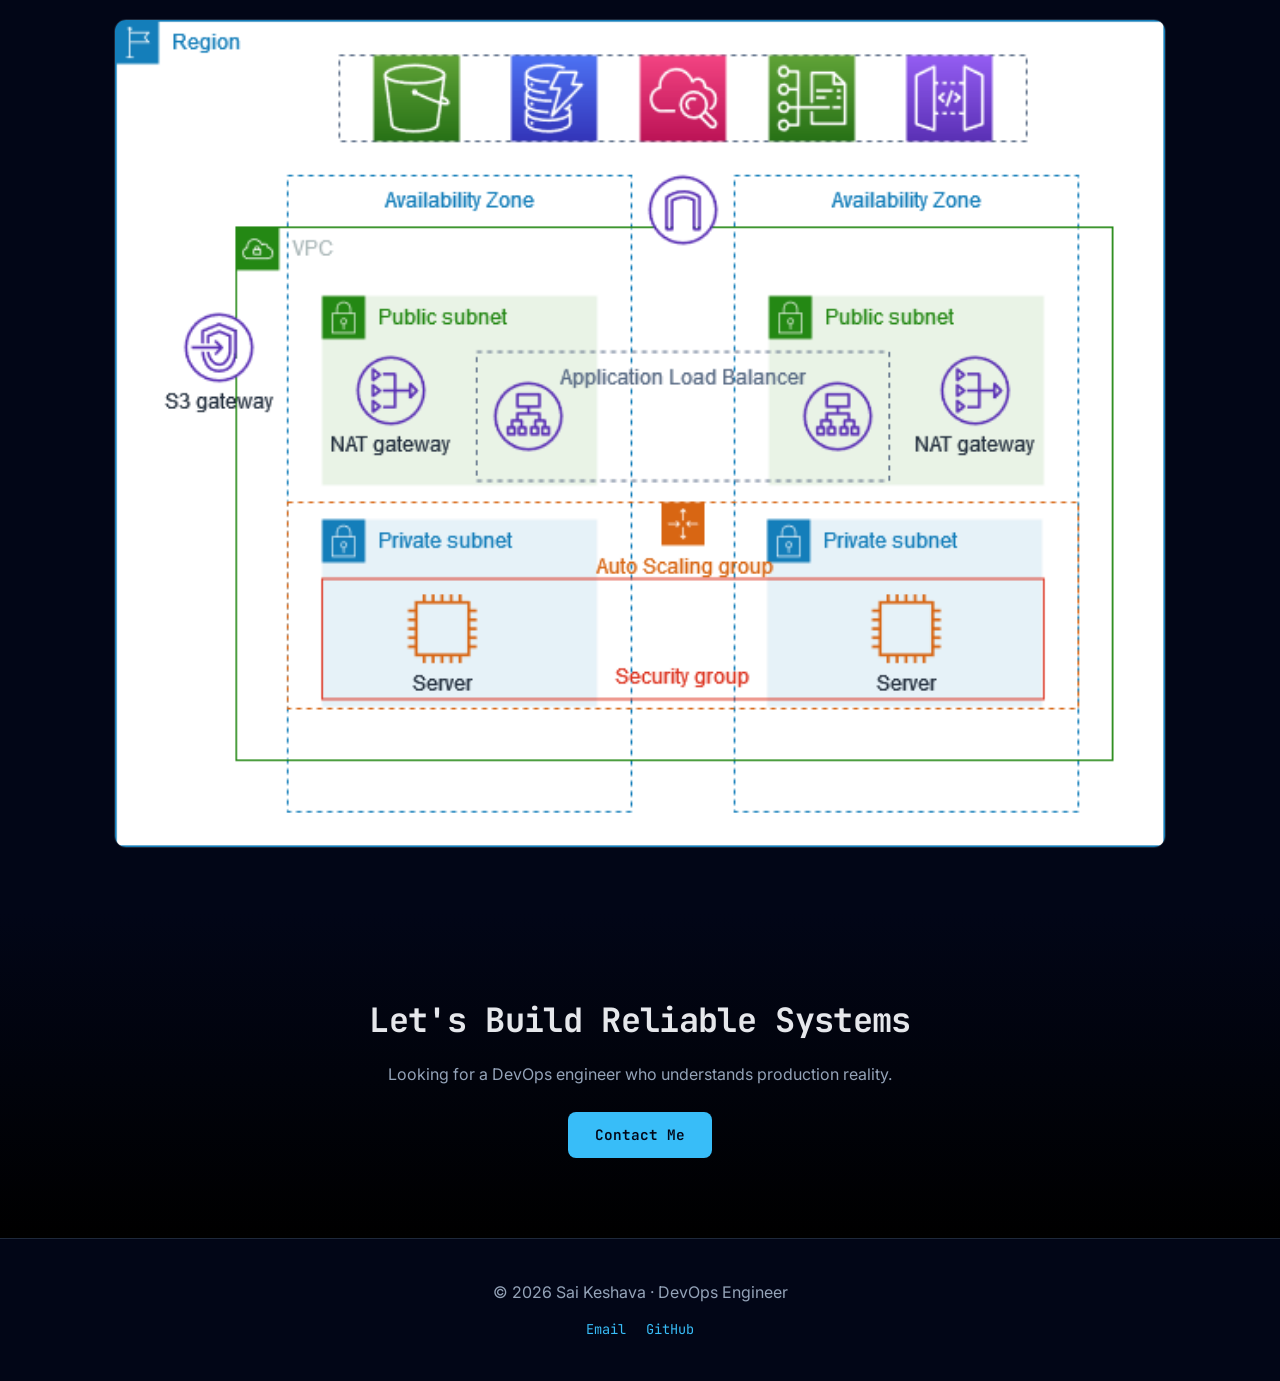
==== commit b7b567a1: "feat: rebuild portfolio as animated, fully responsive cyberpunk-terminal site Rewrite the whole site" ====
--- a/index.html
+++ b/index.html
@@ -7,6 +7,10 @@
   <meta name="viewport" content="width=device-width, initial-scale=1.0" />
   <meta name="description" content="DevOps Engineer specializing in AWS, CI/CD, Kubernetes, and scalable cloud systems." />
 
+  <link rel="preconnect" href="https://fonts.googleapis.com" />
+  <link rel="preconnect" href="https://fonts.gstatic.com" crossorigin />
+  <link href="https://fonts.googleapis.com/css2?family=Inter:wght@400;500;600&family=JetBrains+Mono:wght@400;600;700&display=swap" rel="stylesheet" />
+
   <link rel="stylesheet" href="css/style.css" />
 </head>
 
@@ -15,7 +19,10 @@
 <!-- NAVBAR -->
 <nav class="navbar">
   <div class="nav-container">
-    <div class="logo">Sai Keshava</div>
+    <a href="index.html" class="logo">sai<span>keshava</span><span class="cursor">_</span></a>
+    <button class="nav-toggle" aria-label="Toggle navigation" aria-expanded="false">
+      <span></span><span></span><span></span>
+    </button>
     <ul class="nav-links">
       <li><a class="active" href="index.html">Home</a></li>
       <li><a href="projects.html">Projects</a></li>
@@ -28,13 +35,16 @@
 
 <!-- HERO -->
 <section class="hero">
+  <canvas id="matrix-canvas"></canvas>
   <div class="hero-content">
-    <pre class="terminal">
-$ whoami
-<span id="typing"></span>
-    </pre>
+    <pre class="terminal" id="boot-sequence" data-lines='[
+      {"text":"$ whoami","cls":""},
+      {"text":"sai_keshava · devops engineer","cls":"ok"},
+      {"text":"$ status --production","cls":""},
+      {"text":"uptime 99.9% · pipelines green ✔","cls":"ok"}
+    ]'></pre>
 
-    <h1>DevOps Engineer</h1>
+    <h1><span class="glitch">DevOps Engineer</span></h1>
     <p>
       I design, automate, and operate <strong>production-grade cloud systems</strong>
       with reliability, security, and scale in mind.
@@ -48,25 +58,25 @@
 </section>
 
 <!-- TRUST BADGES -->
-<section class="badges-section">
-  <img src="https://img.shields.io/badge/AWS-Cloud-orange" />
-  <img src="https://img.shields.io/badge/Kubernetes-Orchestration-blue" />
-  <img src="https://img.shields.io/badge/Terraform-IaC-purple" />
-  <img src="https://img.shields.io/badge/GitHub_Actions-CI%2FCD-black" />
-  <img src="https://img.shields.io/badge/Linux-Production-yellow" />
+<section class="badges-section" data-reveal>
+  <img src="https://img.shields.io/badge/AWS-Cloud-orange" alt="AWS" />
+  <img src="https://img.shields.io/badge/Kubernetes-Orchestration-blue" alt="Kubernetes" />
+  <img src="https://img.shields.io/badge/Terraform-IaC-purple" alt="Terraform" />
+  <img src="https://img.shields.io/badge/GitHub_Actions-CI%2FCD-black" alt="GitHub Actions" />
+  <img src="https://img.shields.io/badge/Linux-Production-yellow" alt="Linux" />
 </section>
 
 <!-- VALUE PROPOSITION -->
 <section class="container grid-3">
-  <div class="card">
+  <div class="card" data-reveal>
     <h3>Cloud Architecture</h3>
     <p>Highly available AWS systems with secure networking and scaling.</p>
   </div>
-  <div class="card">
+  <div class="card" data-reveal>
     <h3>CI/CD Automation</h3>
     <p>Reliable pipelines with testing, security scans, and rollbacks.</p>
   </div>
-  <div class="card">
+  <div class="card" data-reveal>
     <h3>Operational Excellence</h3>
     <p>Monitoring, alerting, and cost-aware infrastructure decisions.</p>
   </div>
@@ -74,37 +84,44 @@
 
 <!-- METRICS -->
 <section class="metrics">
-  <div>
-    <h2>60%</h2>
+  <div data-reveal>
+    <h2><span data-count-to="60" data-suffix="%">0%</span></h2>
     <p>Faster Deployments</p>
   </div>
-  <div>
-    <h2>99.9%</h2>
+  <div data-reveal>
+    <h2><span data-count-to="99.9" data-suffix="%">0%</span></h2>
     <p>System Uptime</p>
   </div>
-  <div>
-    <h2>2+</h2>
+  <div data-reveal>
+    <h2><span data-count-to="2" data-suffix="+">0+</span></h2>
     <p>Years Experience</p>
   </div>
 </section>
 
 <!-- FEATURED ARCHITECTURE -->
 <section class="container">
-  <h2>Featured Architecture</h2>
-  <img src="assets/aws-architecture.png" class="architecture" />
+  <h2 data-reveal>Featured Architecture</h2>
+  <br />
+  <img src="assets/aws-architecture.png" class="architecture" data-reveal data-parallax alt="AWS production architecture diagram" />
 </section>
 
 <!-- CTA -->
-<section class="cta">
-  <h2>Let’s Build Reliable Systems</h2>
+<section class="cta" data-reveal>
+  <h2>Let's Build Reliable Systems</h2>
   <p>Looking for a DevOps engineer who understands production reality.</p>
-  <a href="mailto:yourmail@gmail.com" class="btn primary">Contact Me</a>
+  <a href="mailto:saikeshavareddych@gmail.com" class="btn primary">Contact Me</a>
 </section>
 
 <footer>
-  © 2026 Sai Keshava · DevOps Engineer
+  <p>&copy; 2026 Sai Keshava · DevOps Engineer</p>
+  <div class="footer-links">
+    <a href="mailto:saikeshavareddych@gmail.com">Email</a>
+    <a href="https://github.com/saikeshavareddych" target="_blank" rel="noopener">GitHub</a>
+  </div>
 </footer>
 
+<script src="https://cdnjs.cloudflare.com/ajax/libs/gsap/3.12.5/gsap.min.js"></script>
+<script src="https://cdnjs.cloudflare.com/ajax/libs/gsap/3.12.5/ScrollTrigger.min.js"></script>
 <script src="js/script.js"></script>
 </body>
 </html>
--- a/css/style.css
+++ b/css/style.css
@@ -1,169 +1,764 @@
-/* RESET */
+/* ============================================
+   DESIGN TOKENS
+   ============================================ */
+:root {
+  --bg: #020617;
+  --bg-alt: #000000;
+  --surface: #060b1a;
+  --border: #1e293b;
+  --text: #e5e7eb;
+  --text-dim: #94a3b8;
+
+  --cyan: #38bdf8;
+  --green: #22ff88;
+  --magenta: #ff2fbf;
+
+  --font-mono: "JetBrains Mono", "Fira Code", ui-monospace, monospace;
+  --font-sans: "Inter", system-ui, sans-serif;
+
+  --nav-h: 68px;
+  --ease: cubic-bezier(0.22, 1, 0.36, 1);
+}
+
+@media (prefers-reduced-motion: reduce) {
+  *, *::before, *::after {
+    animation-duration: 0.001ms !important;
+    animation-iteration-count: 1 !important;
+    transition-duration: 0.001ms !important;
+    scroll-behavior: auto !important;
+  }
+}
+
+/* ============================================
+   RESET / BASE
+   ============================================ */
 * {
   margin: 0;
   padding: 0;
   box-sizing: border-box;
 }
 
-/* BASE */
+html {
+  scroll-behavior: smooth;
+}
+
 body {
-  background: #020617;
-  color: #e5e7eb;
-  font-family: system-ui, sans-serif;
+  background: var(--bg);
+  color: var(--text);
+  font-family: var(--font-sans);
   line-height: 1.7;
-}
-
-/* NAVBAR */
-.navbar {
-  position: sticky;
-  top: 0;
-  background: rgba(2,6,23,0.8);
-  backdrop-filter: blur(10px);
-  border-bottom: 1px solid #1e293b;
-  z-index: 100;
-}
-
-.nav-container {
-  max-width: 1100px;
-  margin: auto;
-  padding: 1rem;
-  display: flex;
-  justify-content: space-between;
-}
-
-.nav-links li {
-  display: inline;
-  margin-left: 20px;
-}
-
-.nav-links a {
-  color: #cbd5f5;
-  text-decoration: none;
-}
-
-.nav-links a.active {
-  color: #38bdf8;
-}
-
-/* HERO */
-.hero {
-  min-height: 90vh;
-  display: flex;
-  align-items: center;
-  justify-content: center;
-  text-align: center;
-}
-
-.terminal {
-  background: #020617;
-  border: 1px solid #1e293b;
-  padding: 1rem;
-  color: #38bdf8;
-  margin-bottom: 1rem;
-}
-
-/* BUTTONS */
-.btn {
-  padding: 12px 24px;
-  border-radius: 8px;
-  text-decoration: none;
-  font-weight: 600;
-  margin: 10px;
-  display: inline-block;
-}
-
-.primary {
-  background: #38bdf8;
-  color: #020617;
-}
-
-.secondary {
-  border: 1px solid #38bdf8;
-  color: #38bdf8;
-}
-
-/* BADGES */
-.badges-section {
-  text-align: center;
-  padding: 2rem;
-}
-
-.badges-section img {
-  margin: 6px;
-}
-
-/* GRID */
+  overflow-x: hidden;
+  position: relative;
+}
+
+/* CRT scanline overlay */
+body::before {
+  content: "";
+  position: fixed;
+  inset: 0;
+  pointer-events: none;
+  z-index: 200;
+  background: repeating-linear-gradient(
+    to bottom,
+    rgba(255, 255, 255, 0.015) 0px,
+    rgba(255, 255, 255, 0.015) 1px,
+    transparent 2px,
+    transparent 4px
+  );
+  mix-blend-mode: overlay;
+}
+
+h1, h2, h3, h4 {
+  font-family: var(--font-mono);
+  font-weight: 700;
+  letter-spacing: -0.02em;
+}
+
+a {
+  color: inherit;
+}
+
+img {
+  max-width: 100%;
+  display: block;
+}
+
 .container {
   max-width: 1100px;
   margin: auto;
   padding: 4rem 1.5rem;
 }
 
+main.container {
+  padding-top: calc(var(--nav-h) + 2.5rem);
+}
+
+/* ============================================
+   NAVBAR
+   ============================================ */
+.navbar {
+  position: sticky;
+  top: 0;
+  background: rgba(2, 6, 23, 0.75);
+  backdrop-filter: blur(12px);
+  border-bottom: 1px solid var(--border);
+  z-index: 100;
+  transition: background 0.3s var(--ease), padding 0.3s var(--ease);
+}
+
+.navbar.scrolled {
+  background: rgba(2, 6, 23, 0.92);
+}
+
+.nav-container {
+  max-width: 1100px;
+  margin: auto;
+  padding: 1rem 1.5rem;
+  display: flex;
+  align-items: center;
+  justify-content: space-between;
+  min-height: var(--nav-h);
+}
+
+.logo {
+  font-family: var(--font-mono);
+  font-weight: 700;
+  text-decoration: none;
+  color: var(--text);
+  font-size: 1.05rem;
+}
+
+.logo span {
+  color: var(--cyan);
+}
+
+.logo .cursor {
+  color: var(--green);
+  animation: blink 1s steps(1) infinite;
+}
+
+.nav-links {
+  list-style: none;
+  display: flex;
+  gap: 28px;
+}
+
+.nav-links a {
+  color: #cbd5f5;
+  text-decoration: none;
+  font-family: var(--font-mono);
+  font-size: 0.9rem;
+  position: relative;
+  padding: 4px 2px;
+}
+
+.nav-links a::after {
+  content: "";
+  position: absolute;
+  left: 0;
+  bottom: -4px;
+  width: 0;
+  height: 2px;
+  background: var(--cyan);
+  transition: width 0.25s var(--ease);
+}
+
+.nav-links a:hover::after,
+.nav-links a.active::after {
+  width: 100%;
+}
+
+.nav-links a.active {
+  color: var(--cyan);
+}
+
+/* Hamburger (mobile) */
+.nav-toggle {
+  display: none;
+  flex-direction: column;
+  justify-content: center;
+  gap: 5px;
+  width: 44px;
+  height: 44px;
+  background: transparent;
+  border: 1px solid var(--border);
+  border-radius: 8px;
+  cursor: pointer;
+  z-index: 110;
+}
+
+.nav-toggle span {
+  display: block;
+  width: 20px;
+  height: 2px;
+  margin: 0 auto;
+  background: var(--cyan);
+  transition: transform 0.3s var(--ease), opacity 0.3s var(--ease);
+}
+
+.nav-toggle.open span:nth-child(1) {
+  transform: translateY(7px) rotate(45deg);
+}
+.nav-toggle.open span:nth-child(2) {
+  opacity: 0;
+}
+.nav-toggle.open span:nth-child(3) {
+  transform: translateY(-7px) rotate(-45deg);
+}
+
+/* ============================================
+   HERO
+   ============================================ */
+.hero {
+  position: relative;
+  min-height: 92vh;
+  display: flex;
+  align-items: center;
+  justify-content: center;
+  text-align: center;
+  overflow: hidden;
+  padding: calc(var(--nav-h) + 2rem) 1.25rem 3rem;
+}
+
+#matrix-canvas {
+  position: absolute;
+  inset: 0;
+  width: 100%;
+  height: 100%;
+  opacity: 0.16;
+  z-index: 0;
+}
+
+.hero-content {
+  position: relative;
+  z-index: 1;
+  max-width: 720px;
+}
+
+.terminal {
+  background: rgba(6, 11, 26, 0.85);
+  border: 1px solid var(--border);
+  border-radius: 8px;
+  padding: 1.1rem 1.25rem;
+  color: var(--green);
+  margin-bottom: 1.5rem;
+  text-align: left;
+  font-family: var(--font-mono);
+  font-size: clamp(0.75rem, 2vw, 0.95rem);
+  box-shadow: 0 0 40px rgba(56, 189, 248, 0.08);
+}
+
+.terminal .line {
+  color: var(--text-dim);
+  min-height: 1.4em;
+}
+
+.terminal .line .prompt {
+  color: var(--cyan);
+}
+
+.terminal .line .ok {
+  color: var(--green);
+}
+
+.terminal .cursor-blink {
+  display: inline-block;
+  width: 8px;
+  background: var(--green);
+  animation: blink 1s steps(1) infinite;
+}
+
+.hero h1 {
+  font-size: clamp(2.2rem, 6vw, 3.6rem);
+  line-height: 1.1;
+  margin-bottom: 1rem;
+}
+
+.hero h1 .glitch {
+  position: relative;
+  display: inline-block;
+  color: var(--cyan);
+}
+
+.hero p {
+  color: var(--text-dim);
+  font-size: clamp(1rem, 2vw, 1.15rem);
+  max-width: 560px;
+  margin: 0 auto;
+}
+
+.hero-actions {
+  display: flex;
+  flex-wrap: wrap;
+  justify-content: center;
+  gap: 12px;
+  margin-top: 2rem;
+}
+
+/* Glitch effect (triggered by JS adding .glitching) */
+.glitch.glitching {
+  animation: glitch-anim 0.4s steps(2, end) 2;
+}
+
+@keyframes glitch-anim {
+  0% { text-shadow: 2px 0 var(--magenta), -2px 0 var(--green); transform: translate(0); }
+  25% { text-shadow: -2px 0 var(--magenta), 2px 0 var(--green); transform: translate(-1px, 1px); }
+  50% { text-shadow: 2px 0 var(--green), -2px 0 var(--magenta); transform: translate(1px, -1px); }
+  100% { text-shadow: none; transform: translate(0); }
+}
+
+@keyframes blink {
+  50% { opacity: 0; }
+}
+
+/* ============================================
+   BUTTONS
+   ============================================ */
+.btn {
+  padding: 12px 26px;
+  border-radius: 8px;
+  text-decoration: none;
+  font-weight: 600;
+  font-family: var(--font-mono);
+  font-size: 0.9rem;
+  display: inline-block;
+  min-height: 44px;
+  line-height: 20px;
+  border: 1px solid transparent;
+  transition: transform 0.25s var(--ease), box-shadow 0.25s var(--ease);
+}
+
+.btn:hover {
+  transform: translateY(-3px);
+}
+
+.primary {
+  background: var(--cyan);
+  color: var(--bg);
+  box-shadow: 0 0 0 rgba(56, 189, 248, 0.5);
+}
+
+.primary:hover {
+  box-shadow: 0 8px 30px rgba(56, 189, 248, 0.35);
+}
+
+.secondary {
+  border: 1px solid var(--cyan);
+  color: var(--cyan);
+  background: transparent;
+}
+
+.secondary:hover {
+  background: rgba(56, 189, 248, 0.08);
+  box-shadow: 0 8px 30px rgba(56, 189, 248, 0.15);
+}
+
+/* ============================================
+   BADGES
+   ============================================ */
+.badges-section {
+  text-align: center;
+  padding: 2rem 1rem;
+  display: flex;
+  flex-wrap: wrap;
+  justify-content: center;
+  gap: 10px;
+}
+
+.badges-section img {
+  display: inline-block;
+}
+
+/* ============================================
+   GRID / CARDS
+   ============================================ */
 .grid-3 {
   display: grid;
-  grid-template-columns: repeat(auto-fit, minmax(250px,1fr));
+  grid-template-columns: repeat(auto-fit, minmax(250px, 1fr));
   gap: 20px;
 }
 
-/* CARDS */
 .card {
-  background: #020617;
-  border: 1px solid #1e293b;
-  padding: 1.5rem;
-  border-radius: 12px;
-  transition: transform 0.3s ease;
-}
-
-.card:hover {
-  transform: translateY(-5px);
-}
-
-/* METRICS */
+  background: var(--surface);
+  border: 1px solid var(--border);
+  padding: 1.75rem;
+  border-radius: 14px;
+  transition: transform 0.35s var(--ease), border-color 0.35s var(--ease), box-shadow 0.35s var(--ease);
+  position: relative;
+}
+
+.card:hover,
+.card:focus-within {
+  transform: translateY(-6px);
+  border-color: var(--cyan);
+  box-shadow: 0 0 30px rgba(56, 189, 248, 0.18);
+}
+
+.card h3 {
+  color: var(--cyan);
+  margin-bottom: 0.6rem;
+  font-size: 1.1rem;
+}
+
+.card ul {
+  padding-left: 1.1rem;
+  color: var(--text-dim);
+}
+
+.card p {
+  color: var(--text-dim);
+}
+
+.tag-row {
+  display: flex;
+  flex-wrap: wrap;
+  gap: 8px;
+  margin-top: 1rem;
+}
+
+.tag {
+  font-family: var(--font-mono);
+  font-size: 0.72rem;
+  color: var(--green);
+  border: 1px solid rgba(34, 255, 136, 0.35);
+  padding: 3px 9px;
+  border-radius: 999px;
+  background: rgba(34, 255, 136, 0.05);
+}
+
+/* ============================================
+   METRICS
+   ============================================ */
 .metrics {
   display: flex;
+  flex-wrap: wrap;
   justify-content: center;
   gap: 60px;
-  padding: 4rem;
+  padding: 4rem 1.5rem;
+  text-align: center;
+}
+
+.metrics > div {
+  min-width: 120px;
 }
 
 .metrics h2 {
-  color: #38bdf8;
-  font-size: 2.5rem;
-}
-
-/* IMAGES */
+  color: var(--cyan);
+  font-size: clamp(1.8rem, 5vw, 2.5rem);
+}
+
+.metrics p {
+  color: var(--text-dim);
+  font-family: var(--font-mono);
+  font-size: 0.85rem;
+}
+
+/* ============================================
+   ARCHITECTURE / DIAGRAMS
+   ============================================ */
 .architecture {
   width: 100%;
   border-radius: 12px;
-  border: 1px solid #1e293b;
-}
-
-/* CTA */
+  border: 1px solid var(--border);
+}
+
+.diagram-grid {
+  display: grid;
+  grid-template-columns: repeat(auto-fit, minmax(280px, 1fr));
+  gap: 24px;
+}
+
+.diagram-card {
+  background: var(--surface);
+  border: 1px solid var(--border);
+  border-radius: 14px;
+  padding: 1.25rem;
+  transition: border-color 0.3s var(--ease), box-shadow 0.3s var(--ease);
+}
+
+.diagram-card:hover {
+  border-color: var(--cyan);
+  box-shadow: 0 0 30px rgba(56, 189, 248, 0.15);
+}
+
+.diagram-card img {
+  border-radius: 8px;
+  cursor: zoom-in;
+  border: 1px solid var(--border);
+}
+
+.diagram-card h3 {
+  color: var(--cyan);
+  font-size: 1rem;
+  margin-bottom: 0.75rem;
+}
+
+.diagram-card p {
+  color: var(--text-dim);
+  font-size: 0.9rem;
+  margin-top: 0.75rem;
+}
+
+/* Lightbox */
+.lightbox {
+  position: fixed;
+  inset: 0;
+  background: rgba(2, 6, 23, 0.92);
+  display: none;
+  align-items: center;
+  justify-content: center;
+  z-index: 300;
+  padding: 2rem;
+}
+
+.lightbox.open {
+  display: flex;
+}
+
+.lightbox img {
+  max-width: min(1100px, 92vw);
+  max-height: 88vh;
+  border-radius: 10px;
+  border: 1px solid var(--border);
+  box-shadow: 0 0 60px rgba(56, 189, 248, 0.2);
+}
+
+.lightbox-close {
+  position: absolute;
+  top: 20px;
+  right: 20px;
+  width: 44px;
+  height: 44px;
+  border-radius: 8px;
+  border: 1px solid var(--border);
+  background: rgba(6, 11, 26, 0.8);
+  color: var(--cyan);
+  font-family: var(--font-mono);
+  font-size: 1.2rem;
+  cursor: pointer;
+}
+
+/* ============================================
+   TIMELINE (resume)
+   ============================================ */
+.timeline {
+  position: relative;
+  padding-left: 28px;
+  border-left: 1px solid var(--border);
+}
+
+.timeline-item {
+  position: relative;
+  padding-bottom: 2.25rem;
+}
+
+.timeline-item:last-child {
+  padding-bottom: 0;
+}
+
+.timeline-item::before {
+  content: "";
+  position: absolute;
+  left: -33px;
+  top: 4px;
+  width: 10px;
+  height: 10px;
+  border-radius: 50%;
+  background: var(--cyan);
+  box-shadow: 0 0 12px rgba(56, 189, 248, 0.7);
+}
+
+.timeline-item h3 {
+  color: var(--text);
+  font-size: 1.05rem;
+}
+
+.timeline-item .meta {
+  color: var(--cyan);
+  font-family: var(--font-mono);
+  font-size: 0.8rem;
+  margin: 0.2rem 0 0.6rem;
+}
+
+.timeline-item p,
+.timeline-item ul {
+  color: var(--text-dim);
+}
+
+.timeline-item ul {
+  padding-left: 1.1rem;
+  margin-top: 0.4rem;
+}
+
+.skills-row {
+  display: flex;
+  flex-wrap: wrap;
+  gap: 10px;
+  margin-top: 1rem;
+}
+
+/* ============================================
+   BLOG
+   ============================================ */
+.blog-card {
+  display: block;
+  text-decoration: none;
+}
+
+.blog-card .meta {
+  font-family: var(--font-mono);
+  color: var(--green);
+  font-size: 0.78rem;
+  margin-bottom: 0.5rem;
+}
+
+.blog-card a.read-more {
+  color: var(--cyan);
+  text-decoration: none;
+  font-family: var(--font-mono);
+  font-size: 0.85rem;
+  display: inline-block;
+  margin-top: 0.75rem;
+}
+
+.post-body h2 {
+  color: var(--cyan);
+  margin: 2rem 0 0.75rem;
+  font-size: 1.3rem;
+}
+
+.post-body p {
+  color: var(--text-dim);
+  margin-bottom: 1rem;
+}
+
+.post-body ul {
+  color: var(--text-dim);
+  padding-left: 1.2rem;
+  margin-bottom: 1rem;
+}
+
+/* ============================================
+   CTA
+   ============================================ */
 .cta {
   text-align: center;
-  padding: 5rem 1rem;
-  background: linear-gradient(180deg,#020617,#000);
-}
-
-/* FOOTER */
+  padding: 5rem 1.25rem;
+  background: linear-gradient(180deg, var(--bg), var(--bg-alt));
+}
+
+.cta h2 {
+  font-size: clamp(1.5rem, 4vw, 2.1rem);
+  margin-bottom: 0.75rem;
+}
+
+.cta p {
+  color: var(--text-dim);
+  margin-bottom: 1.5rem;
+}
+
+/* ============================================
+   FOOTER
+   ============================================ */
 footer {
   text-align: center;
-  padding: 2rem;
-  color: #94a3b8;
-}
-
-
-.card, section {
+  padding: 2.5rem 1.5rem;
+  color: var(--text-dim);
+  border-top: 1px solid var(--border);
+}
+
+.footer-links {
+  display: flex;
+  justify-content: center;
+  gap: 20px;
+  margin-top: 0.75rem;
+  font-family: var(--font-mono);
+  font-size: 0.85rem;
+}
+
+.footer-links a {
+  color: var(--cyan);
+  text-decoration: none;
+}
+
+/* ============================================
+   SCROLL REVEAL (JS-driven, GSAP fallback-safe)
+   ============================================ */
+[data-reveal] {
   opacity: 0;
-  transform: translateY(20px);
-  transition: all 0.6s ease;
-}
-
-.visible {
+  transform: translateY(24px);
+}
+
+.no-js [data-reveal],
+.reveal-fallback [data-reveal] {
   opacity: 1;
-  transform: translateY(0);
-}
-.card.visible, section.visible {
-  opacity: 1;
-  transform: translateY(0);
-}+  transform: none;
+}
+
+/* ============================================
+   RESPONSIVE
+   ============================================ */
+@media (max-width: 900px) {
+  .nav-toggle {
+    display: flex;
+  }
+
+  .nav-links {
+    position: fixed;
+    top: var(--nav-h);
+    left: 0;
+    right: 0;
+    flex-direction: column;
+    align-items: center;
+    gap: 0;
+    background: rgba(2, 6, 23, 0.98);
+    border-bottom: 1px solid var(--border);
+    max-height: 0;
+    overflow: hidden;
+    transition: max-height 0.35s var(--ease);
+  }
+
+  .nav-links.open {
+    max-height: 400px;
+  }
+
+  .nav-links li {
+    width: 100%;
+    text-align: center;
+  }
+
+  .nav-links a {
+    display: block;
+    padding: 16px;
+    font-size: 1rem;
+  }
+
+  .nav-links a::after {
+    display: none;
+  }
+}
+
+@media (max-width: 640px) {
+  .metrics {
+    gap: 30px;
+    padding: 3rem 1rem;
+  }
+
+  .hero-actions {
+    flex-direction: column;
+    width: 100%;
+  }
+
+  .hero-actions .btn {
+    width: 100%;
+    margin: 0;
+  }
+
+  .container {
+    padding: 3rem 1.25rem;
+  }
+
+  #matrix-canvas {
+    display: none;
+  }
+}
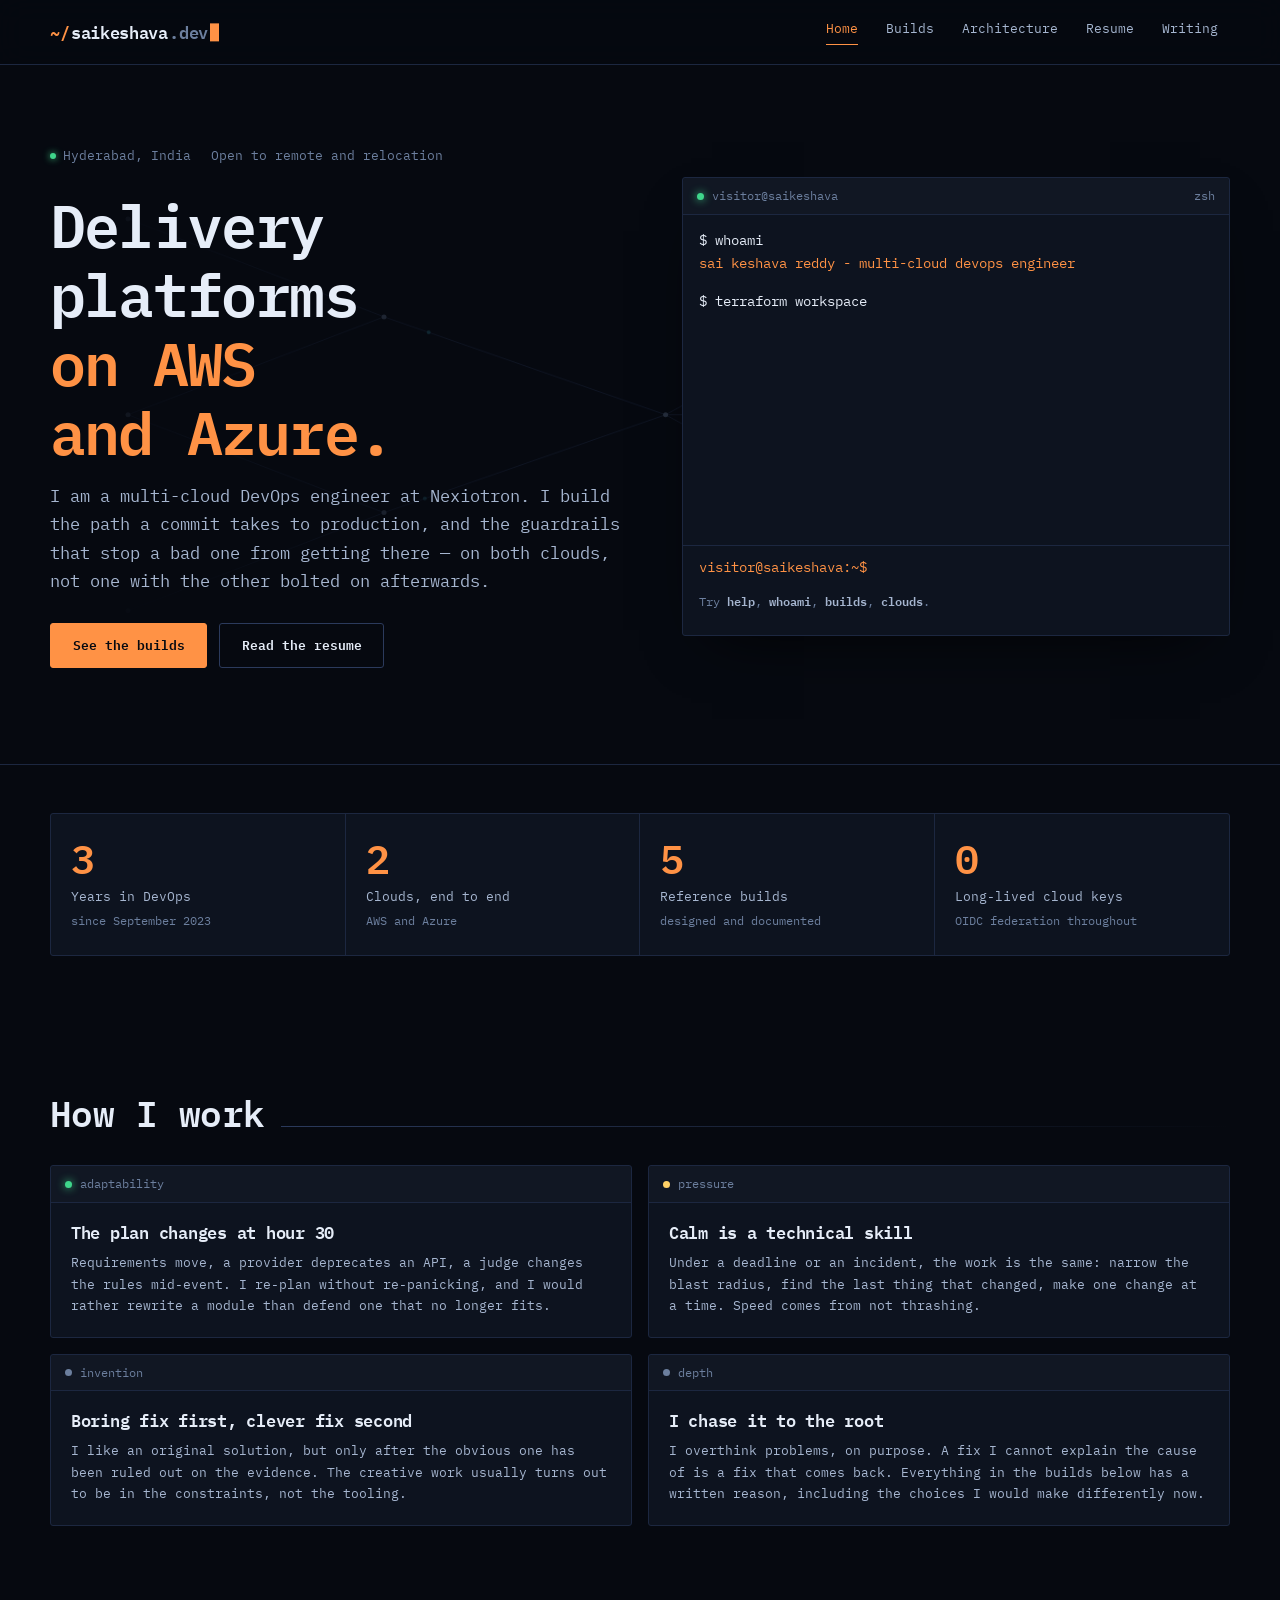
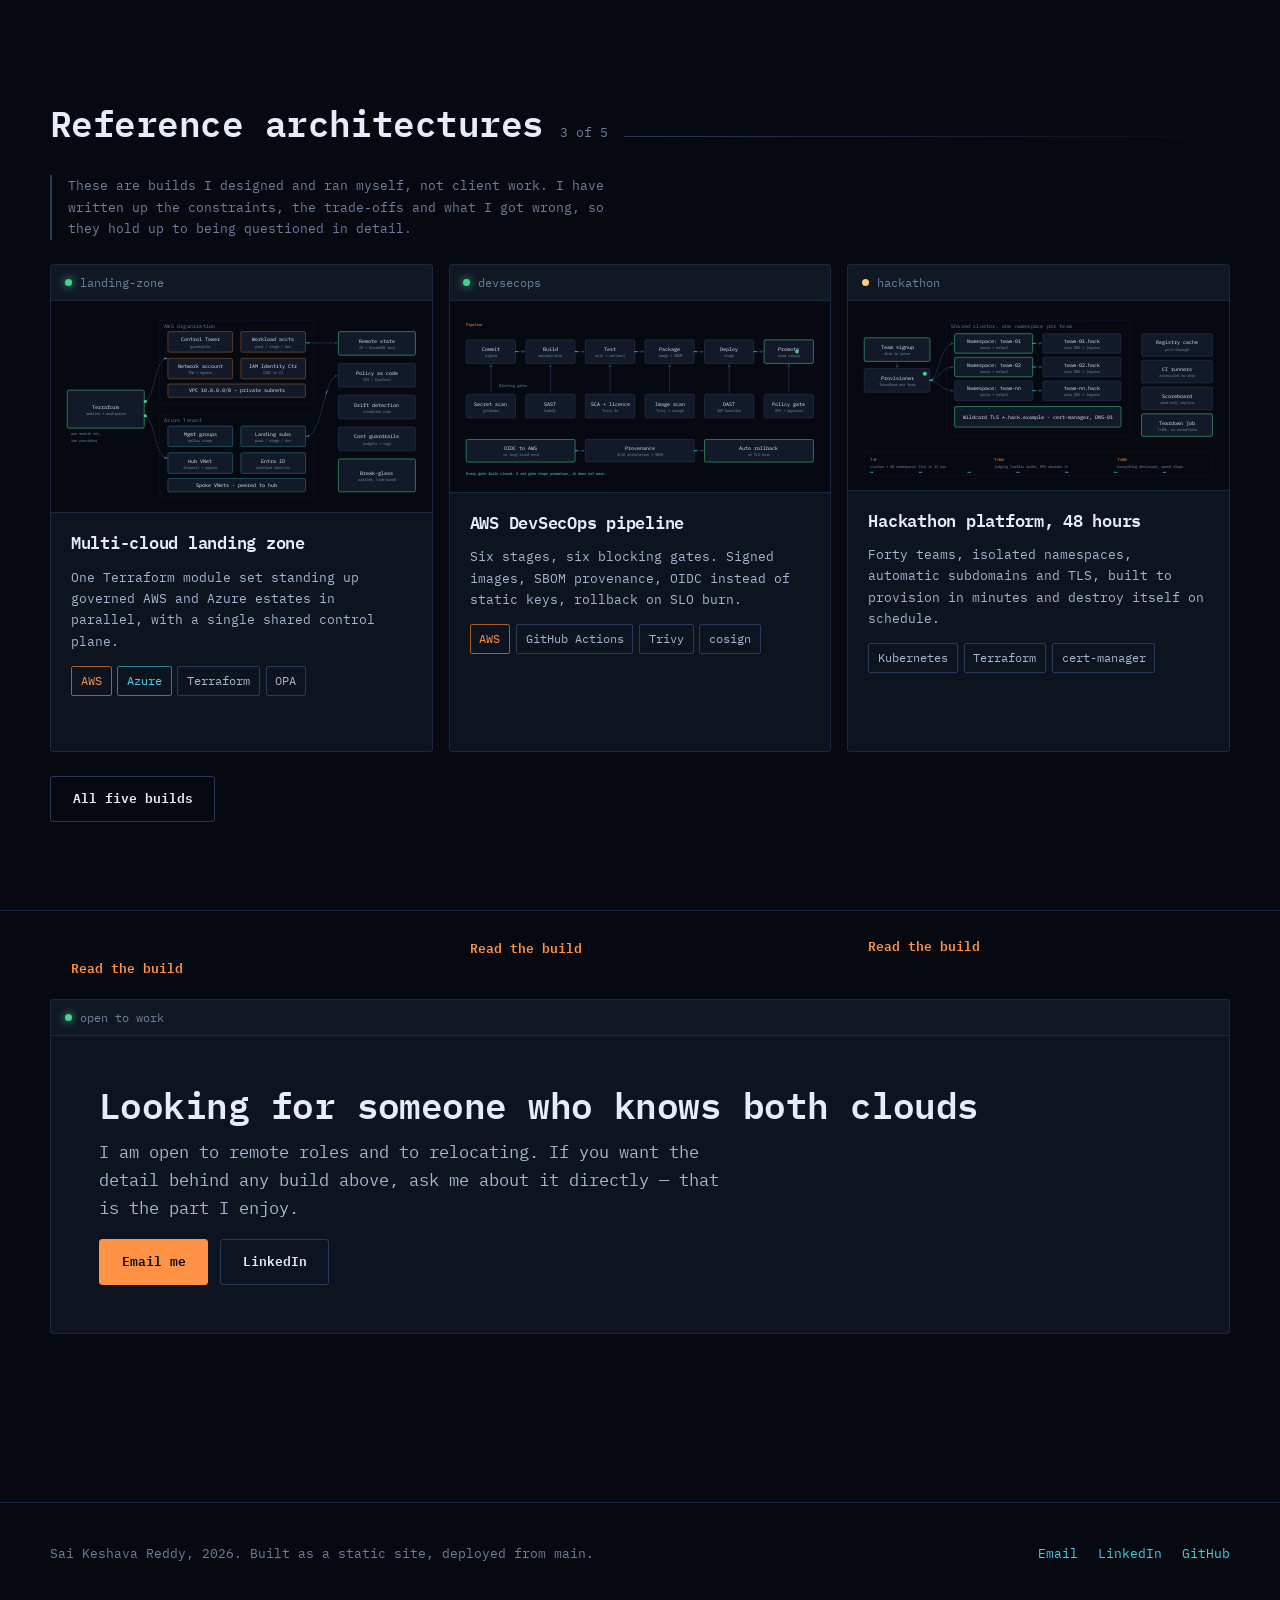
==== commit 2eb30944: "feat: rebuild portfolio around real positioning, animated diagrams and case studies Replaces the gen" ====
--- a/index.html
+++ b/index.html
@@ -1,127 +1,305 @@
 <!DOCTYPE html>
 <html lang="en">
 <head>
-  <meta charset="UTF-8" />
-  <title>Sai Keshava | DevOps Engineer</title>
-
-  <meta name="viewport" content="width=device-width, initial-scale=1.0" />
-  <meta name="description" content="DevOps Engineer specializing in AWS, CI/CD, Kubernetes, and scalable cloud systems." />
-
-  <link rel="preconnect" href="https://fonts.googleapis.com" />
-  <link rel="preconnect" href="https://fonts.gstatic.com" crossorigin />
-  <link href="https://fonts.googleapis.com/css2?family=Inter:wght@400;500;600&family=JetBrains+Mono:wght@400;600;700&display=swap" rel="stylesheet" />
-
-  <link rel="stylesheet" href="css/style.css" />
+<meta charset="UTF-8">
+<meta name="viewport" content="width=device-width, initial-scale=1">
+<title>Sai Keshava Reddy — Multi-Cloud DevOps Engineer</title>
+<meta name="description" content="Multi-cloud DevOps engineer at Nexiotron, working end to end on AWS and Azure. Delivery pipelines that fail closed, infrastructure as code, and observability that names the culprit.">
+<link rel="canonical" href="https://saikeshavareddych.github.io/">
+
+<meta property="og:type" content="website">
+<meta property="og:title" content="Sai Keshava Reddy — Multi-Cloud DevOps Engineer">
+<meta property="og:description" content="AWS and Azure, end to end. Five reference architectures, documented decision by decision.">
+<meta property="og:url" content="https://saikeshavareddych.github.io/">
+<meta property="og:image" content="https://saikeshavareddych.github.io/assets/diagrams/landing-zone.png">
+<meta name="twitter:card" content="summary_large_image">
+<meta name="theme-color" content="#060910">
+
+<link rel="preconnect" href="https://fonts.googleapis.com">
+<link rel="preconnect" href="https://fonts.gstatic.com" crossorigin>
+<link href="https://fonts.googleapis.com/css2?family=IBM+Plex+Mono:wght@400;600&family=IBM+Plex+Sans:wght@400;600&display=swap" rel="stylesheet">
+<link rel="icon" href="assets/favicon.svg" type="image/svg+xml">
+<link rel="apple-touch-icon" href="assets/favicon.svg">
+<link rel="stylesheet" href="css/style.css">
+
+<script type="application/ld+json">
+{
+  "@context": "https://schema.org",
+  "@type": "Person",
+  "name": "Sai Keshava Reddy",
+  "jobTitle": "Multi-Cloud DevOps Engineer",
+  "worksFor": { "@type": "Organization", "name": "Nexiotron India Pvt. Ltd." },
+  "address": { "@type": "PostalAddress", "addressLocality": "Hyderabad", "addressCountry": "IN" },
+  "email": "mailto:saikeshavareddych@gmail.com",
+  "url": "https://saikeshavareddych.github.io/",
+  "sameAs": [
+    "https://www.linkedin.com/in/saikeshavareddy/",
+    "https://github.com/saikeshavareddych"
+  ],
+  "knowsAbout": ["AWS", "Microsoft Azure", "Terraform", "Kubernetes", "Azure DevOps", "DevSecOps", "Observability"]
+}
+</script>
 </head>
-
 <body>
 
-<!-- NAVBAR -->
-<nav class="navbar">
-  <div class="nav-container">
-    <a href="index.html" class="logo">sai<span>keshava</span><span class="cursor">_</span></a>
-    <button class="nav-toggle" aria-label="Toggle navigation" aria-expanded="false">
+<a class="skip" href="#main">Skip to content</a>
+
+<header class="nav">
+  <div class="nav-inner">
+    <a class="brand" href="index.html">
+      <span class="prompt">~/</span>saikeshava<span class="tld">.dev</span><span class="caret" aria-hidden="true"></span>
+    </a>
+    <button class="nav-toggle" aria-label="Open menu" aria-expanded="false" aria-controls="nav-list">
       <span></span><span></span><span></span>
     </button>
-    <ul class="nav-links">
-      <li><a class="active" href="index.html">Home</a></li>
-      <li><a href="projects.html">Projects</a></li>
+    <ul class="nav-list" id="nav-list">
+      <li><a href="index.html" aria-current="page">Home</a></li>
+      <li><a href="projects.html">Builds</a></li>
       <li><a href="architecture.html">Architecture</a></li>
-      <li><a href="blog.html">Blog</a></li>
       <li><a href="resume.html">Resume</a></li>
+      <li><a href="blog.html">Writing</a></li>
     </ul>
   </div>
-</nav>
-
-<!-- HERO -->
+</header>
+
+<main id="main">
+
 <section class="hero">
-  <canvas id="matrix-canvas"></canvas>
-  <div class="hero-content">
-    <pre class="terminal" id="boot-sequence" data-lines='[
-      {"text":"$ whoami","cls":""},
-      {"text":"sai_keshava · devops engineer","cls":"ok"},
-      {"text":"$ status --production","cls":""},
-      {"text":"uptime 99.9% · pipelines green ✔","cls":"ok"}
-    ]'></pre>
-
-    <h1><span class="glitch">DevOps Engineer</span></h1>
-    <p>
-      I design, automate, and operate <strong>production-grade cloud systems</strong>
-      with reliability, security, and scale in mind.
+  <canvas id="topology" aria-hidden="true"></canvas>
+  <div class="shell hero-inner">
+
+    <div>
+      <div class="locus">
+        <span><i class="pip" aria-hidden="true"></i>Hyderabad, India</span>
+        <span>Open to remote and relocation</span>
+      </div>
+
+      <h1>
+        Delivery platforms
+        <span class="l2">on AWS and Azure.</span>
+      </h1>
+
+      <p class="lede">
+        I am a multi-cloud DevOps engineer at Nexiotron. I build the path a commit
+        takes to production, and the guardrails that stop a bad one from getting
+        there — on both clouds, not one with the other bolted on afterwards.
+      </p>
+
+      <div class="btn-row">
+        <a class="btn btn--primary" href="projects.html">See the builds</a>
+        <a class="btn btn--ghost" href="resume.html">Read the resume</a>
+      </div>
+    </div>
+
+    <div class="term panel" id="term">
+      <div class="panel__bar">
+        <i class="dot dot--ok" aria-hidden="true"></i>
+        <span>visitor@saikeshava</span>
+        <span class="spacer"></span>
+        <span>zsh</span>
+      </div>
+      <div class="term__out" role="log" aria-live="polite" aria-label="Terminal output"></div>
+      <form class="term__form" autocomplete="off">
+        <label class="term__ps1" for="term-in">visitor@saikeshava:~$</label>
+        <input class="term__in" id="term-in" name="cmd" type="text" spellcheck="false"
+               autocapitalize="off" autocorrect="off" aria-label="Type a command">
+      </form>
+      <p class="term__hint">Try <b>help</b>, <b>whoami</b>, <b>builds</b>, <b>clouds</b>.</p>
+    </div>
+
+  </div>
+</section>
+
+<section class="section section--tight">
+  <div class="shell" data-enter>
+    <div class="metrics">
+      <div class="metric">
+        <div class="metric__v"><span data-count="3">0</span></div>
+        <div class="metric__k">Years in DevOps</div>
+        <div class="metric__n">since September 2023</div>
+      </div>
+      <div class="metric">
+        <div class="metric__v"><span data-count="2">0</span></div>
+        <div class="metric__k">Clouds, end to end</div>
+        <div class="metric__n">AWS and Azure</div>
+      </div>
+      <div class="metric">
+        <div class="metric__v"><span data-count="5">0</span></div>
+        <div class="metric__k">Reference builds</div>
+        <div class="metric__n">designed and documented</div>
+      </div>
+      <div class="metric">
+        <div class="metric__v"><span data-count="0">0</span></div>
+        <div class="metric__k">Long-lived cloud keys</div>
+        <div class="metric__n">OIDC federation throughout</div>
+      </div>
+    </div>
+  </div>
+</section>
+
+<section class="section">
+  <div class="shell">
+    <div class="section-head" data-enter>
+      <h2>How I work</h2>
+    </div>
+
+    <div class="grid grid--pair" data-enter>
+      <article class="panel strength">
+        <div class="panel__bar"><i class="dot dot--ok" aria-hidden="true"></i><span>adaptability</span></div>
+        <div class="panel__body">
+          <h3>The plan changes at hour 30</h3>
+          <p>
+            Requirements move, a provider deprecates an API, a judge changes the
+            rules mid-event. I re-plan without re-panicking, and I would rather
+            rewrite a module than defend one that no longer fits.
+          </p>
+        </div>
+      </article>
+
+      <article class="panel strength">
+        <div class="panel__bar"><i class="dot dot--warn" aria-hidden="true"></i><span>pressure</span></div>
+        <div class="panel__body">
+          <h3>Calm is a technical skill</h3>
+          <p>
+            Under a deadline or an incident, the work is the same: narrow the
+            blast radius, find the last thing that changed, make one change at a
+            time. Speed comes from not thrashing.
+          </p>
+        </div>
+      </article>
+
+      <article class="panel strength">
+        <div class="panel__bar"><i class="dot" aria-hidden="true"></i><span>invention</span></div>
+        <div class="panel__body">
+          <h3>Boring fix first, clever fix second</h3>
+          <p>
+            I like an original solution, but only after the obvious one has been
+            ruled out on the evidence. The creative work usually turns out to be
+            in the constraints, not the tooling.
+          </p>
+        </div>
+      </article>
+
+      <article class="panel strength">
+        <div class="panel__bar"><i class="dot" aria-hidden="true"></i><span>depth</span></div>
+        <div class="panel__body">
+          <h3>I chase it to the root</h3>
+          <p>
+            I overthink problems, on purpose. A fix I cannot explain the cause of
+            is a fix that comes back. Everything in the builds below has a
+            written reason, including the choices I would make differently now.
+          </p>
+        </div>
+      </article>
+    </div>
+  </div>
+</section>
+
+<section class="section">
+  <div class="shell">
+    <div class="section-head" data-enter>
+      <h2>Reference architectures</h2>
+      <span class="count">3 of 5</span>
+    </div>
+
+    <p class="disclaimer" data-enter>
+      These are builds I designed and ran myself, not client work. I have written
+      up the constraints, the trade-offs and what I got wrong, so they hold up to
+      being questioned in detail.
     </p>
 
-    <div class="hero-actions">
-      <a href="resume.html" class="btn primary">View Resume</a>
-      <a href="projects.html" class="btn secondary">View Projects</a>
-    </div>
-  </div>
-</section>
-
-<!-- TRUST BADGES -->
-<section class="badges-section" data-reveal>
-  <img src="https://img.shields.io/badge/AWS-Cloud-orange" alt="AWS" />
-  <img src="https://img.shields.io/badge/Kubernetes-Orchestration-blue" alt="Kubernetes" />
-  <img src="https://img.shields.io/badge/Terraform-IaC-purple" alt="Terraform" />
-  <img src="https://img.shields.io/badge/GitHub_Actions-CI%2FCD-black" alt="GitHub Actions" />
-  <img src="https://img.shields.io/badge/Linux-Production-yellow" alt="Linux" />
-</section>
-
-<!-- VALUE PROPOSITION -->
-<section class="container grid-3">
-  <div class="card" data-reveal>
-    <h3>Cloud Architecture</h3>
-    <p>Highly available AWS systems with secure networking and scaling.</p>
-  </div>
-  <div class="card" data-reveal>
-    <h3>CI/CD Automation</h3>
-    <p>Reliable pipelines with testing, security scans, and rollbacks.</p>
-  </div>
-  <div class="card" data-reveal>
-    <h3>Operational Excellence</h3>
-    <p>Monitoring, alerting, and cost-aware infrastructure decisions.</p>
-  </div>
-</section>
-
-<!-- METRICS -->
-<section class="metrics">
-  <div data-reveal>
-    <h2><span data-count-to="60" data-suffix="%">0%</span></h2>
-    <p>Faster Deployments</p>
-  </div>
-  <div data-reveal>
-    <h2><span data-count-to="99.9" data-suffix="%">0%</span></h2>
-    <p>System Uptime</p>
-  </div>
-  <div data-reveal>
-    <h2><span data-count-to="2" data-suffix="+">0+</span></h2>
-    <p>Years Experience</p>
-  </div>
-</section>
-
-<!-- FEATURED ARCHITECTURE -->
-<section class="container">
-  <h2 data-reveal>Featured Architecture</h2>
-  <br />
-  <img src="assets/aws-architecture.png" class="architecture" data-reveal data-parallax alt="AWS production architecture diagram" />
-</section>
-
-<!-- CTA -->
-<section class="cta" data-reveal>
-  <h2>Let's Build Reliable Systems</h2>
-  <p>Looking for a DevOps engineer who understands production reality.</p>
-  <a href="mailto:saikeshavareddych@gmail.com" class="btn primary">Contact Me</a>
-</section>
-
-<footer>
-  <p>&copy; 2026 Sai Keshava · DevOps Engineer</p>
-  <div class="footer-links">
-    <a href="mailto:saikeshavareddych@gmail.com">Email</a>
-    <a href="https://github.com/saikeshavareddych" target="_blank" rel="noopener">GitHub</a>
+    <div class="grid" data-enter>
+
+      <a class="panel build" href="projects/multi-cloud-landing-zone.html">
+        <div class="panel__bar"><i class="dot dot--ok" aria-hidden="true"></i><span>landing-zone</span></div>
+        <div class="build__thumb" data-diagram="landing-zone" aria-hidden="true"><noscript><img src="assets/diagrams/landing-zone.png" alt=""></noscript></div>
+        <div class="panel__body">
+          <h3>Multi-cloud landing zone</h3>
+          <p>One Terraform module set standing up governed AWS and Azure estates in parallel, with a single shared control plane.</p>
+          <div class="tags">
+            <span class="tag tag--aws">AWS</span>
+            <span class="tag tag--azure">Azure</span>
+            <span class="tag">Terraform</span>
+            <span class="tag">OPA</span>
+          </div>
+          <span class="open">Read the build</span>
+        </div>
+      </a>
+
+      <a class="panel build" href="projects/aws-devsecops-pipeline.html">
+        <div class="panel__bar"><i class="dot dot--ok" aria-hidden="true"></i><span>devsecops</span></div>
+        <div class="build__thumb" data-diagram="devsecops" aria-hidden="true"><noscript><img src="assets/diagrams/devsecops.png" alt=""></noscript></div>
+        <div class="panel__body">
+          <h3>AWS DevSecOps pipeline</h3>
+          <p>Six stages, six blocking gates. Signed images, SBOM provenance, OIDC instead of static keys, rollback on SLO burn.</p>
+          <div class="tags">
+            <span class="tag tag--aws">AWS</span>
+            <span class="tag">GitHub Actions</span>
+            <span class="tag">Trivy</span>
+            <span class="tag">cosign</span>
+          </div>
+          <span class="open">Read the build</span>
+        </div>
+      </a>
+
+      <a class="panel build" href="projects/hackathon-platform-48h.html">
+        <div class="panel__bar"><i class="dot dot--warn" aria-hidden="true"></i><span>hackathon</span></div>
+        <div class="build__thumb" data-diagram="hackathon" aria-hidden="true"><noscript><img src="assets/diagrams/hackathon.png" alt=""></noscript></div>
+        <div class="panel__body">
+          <h3>Hackathon platform, 48 hours</h3>
+          <p>Forty teams, isolated namespaces, automatic subdomains and TLS, built to provision in minutes and destroy itself on schedule.</p>
+          <div class="tags">
+            <span class="tag">Kubernetes</span>
+            <span class="tag">Terraform</span>
+            <span class="tag">cert-manager</span>
+          </div>
+          <span class="open">Read the build</span>
+        </div>
+      </a>
+
+    </div>
+
+    <div class="btn-row" style="margin-top:1.5rem" data-enter>
+      <a class="btn btn--ghost" href="projects.html">All five builds</a>
+    </div>
+  </div>
+</section>
+
+<section class="section cta">
+  <div class="shell" data-enter>
+    <div class="panel">
+      <div class="panel__bar"><i class="dot dot--ok" aria-hidden="true"></i><span>open to work</span></div>
+      <div class="panel__body">
+        <h2>Looking for someone who knows both clouds</h2>
+        <p class="lede">
+          I am open to remote roles and to relocating. If you want the detail
+          behind any build above, ask me about it directly — that is the part I
+          enjoy.
+        </p>
+        <div class="btn-row">
+          <a class="btn btn--primary" href="mailto:saikeshavareddych@gmail.com?subject=Role%20discussion">Email me</a>
+          <a class="btn btn--ghost" href="https://www.linkedin.com/in/saikeshavareddy/" target="_blank" rel="noopener">LinkedIn</a>
+        </div>
+      </div>
+    </div>
+  </div>
+</section>
+
+</main>
+
+<footer class="foot">
+  <div class="shell foot-inner">
+    <p>Sai Keshava Reddy, <span data-year>2026</span>. Built as a static site, deployed from main.</p>
+    <div class="foot-links">
+      <a href="mailto:saikeshavareddych@gmail.com">Email</a>
+      <a href="https://www.linkedin.com/in/saikeshavareddy/" target="_blank" rel="noopener">LinkedIn</a>
+      <a href="https://github.com/saikeshavareddych" target="_blank" rel="noopener">GitHub</a>
+    </div>
   </div>
 </footer>
 
-<script src="https://cdnjs.cloudflare.com/ajax/libs/gsap/3.12.5/gsap.min.js"></script>
-<script src="https://cdnjs.cloudflare.com/ajax/libs/gsap/3.12.5/ScrollTrigger.min.js"></script>
-<script src="js/script.js"></script>
+<script src="js/diagrams.js"></script>
+<script src="js/main.js" defer></script>
+<script src="js/terminal.js" defer></script>
 </body>
 </html>
--- a/css/style.css
+++ b/css/style.css
@@ -1,764 +1,888 @@
-/* ============================================
-   DESIGN TOKENS
-   ============================================ */
+/* =========================================================================
+   Sai Keshava Reddy - Multi-Cloud DevOps Engineer
+   Design language: operator console.
+   Colour carries meaning: amber = identity/action, cyan = data in motion,
+   green = healthy, red = alerting. Nothing is coloured for decoration.
+   ========================================================================= */
+
+/* --- Tokens ------------------------------------------------------------ */
 :root {
-  --bg: #020617;
-  --bg-alt: #000000;
-  --surface: #060b1a;
-  --border: #1e293b;
-  --text: #e5e7eb;
-  --text-dim: #94a3b8;
-
-  --cyan: #38bdf8;
-  --green: #22ff88;
-  --magenta: #ff2fbf;
-
-  --font-mono: "JetBrains Mono", "Fira Code", ui-monospace, monospace;
-  --font-sans: "Inter", system-ui, sans-serif;
-
-  --nav-h: 68px;
-  --ease: cubic-bezier(0.22, 1, 0.36, 1);
-}
-
+  /* Surfaces */
+  --void:        #060910;
+  --panel:       #0d131f;
+  --panel-high:  #121a2a;
+  --line:        #1c2740;
+  --line-bright: #2b3a5c;
+
+  /* Signal */
+  --signal:      #ff9245;   /* primary: identity, action, focus */
+  --signal-dim:  #a85d26;
+  --stream:      #45d0e8;   /* secondary: data in motion, links */
+  --stream-dim:  #2a7f92;
+
+  /* Status - semantic only */
+  --ok:          #3fd68b;
+  --warn:        #ffd166;
+  --alert:       #ff4d6d;
+
+  /* Ink */
+  --ink:         #e6edf8;
+  --ink-mid:     #a6b6d0;
+  --ink-dim:     #6c7f9e;
+
+  /* Type */
+  --mono: "IBM Plex Mono", ui-monospace, SFMono-Regular, Menlo, monospace;
+  --sans: "IBM Plex Sans", system-ui, -apple-system, Segoe UI, sans-serif;
+
+  /* Scale */
+  --t-xs:   0.75rem;
+  --t-sm:   0.8125rem;
+  --t-base: 0.9375rem;
+  --t-md:   1.0625rem;
+  --t-lg:   clamp(1.25rem, 1.05rem + 0.8vw, 1.5rem);
+  --t-xl:   clamp(1.6rem, 1.25rem + 1.6vw, 2.25rem);
+  --t-2xl:  clamp(2.1rem, 1.4rem + 3.2vw, 3.75rem);
+
+  /* Rhythm */
+  --gutter: clamp(1.25rem, 4vw, 2.5rem);
+  --pane-r: 3px;
+  --shell:  1180px;
+
+  --ease: cubic-bezier(0.22, 0.61, 0.36, 1);
+}
+
+/* --- Reset ------------------------------------------------------------- */
+*, *::before, *::after { box-sizing: border-box; }
+
+html {
+  -webkit-text-size-adjust: 100%;
+  scroll-behavior: smooth;
+  scroll-padding-top: 5rem;
+}
+
+body {
+  margin: 0;
+  background: var(--void);
+  color: var(--ink);
+  font-family: var(--mono);
+  font-size: var(--t-base);
+  line-height: 1.65;
+  overflow-x: hidden;
+  -webkit-font-smoothing: antialiased;
+}
+
+img, svg, canvas { max-width: 100%; display: block; }
+img { height: auto; }
+
+h1, h2, h3, h4 {
+  font-family: var(--mono);
+  font-weight: 600;
+  line-height: 1.15;
+  letter-spacing: -0.015em;
+  margin: 0;
+  text-wrap: balance;
+}
+h1 { font-size: var(--t-2xl); }
+h2 { font-size: var(--t-xl); }
+h3 { font-size: var(--t-lg); }
+h4 { font-size: var(--t-md); }
+
+p  { margin: 0 0 1em; max-width: 68ch; }
+ul, ol { margin: 0 0 1em; padding-left: 1.15rem; }
+li { margin-bottom: 0.4em; }
+
+a { color: var(--stream); text-decoration: none; transition: color 0.18s var(--ease); }
+a:hover { color: var(--signal); }
+
+:focus-visible {
+  outline: 2px solid var(--signal);
+  outline-offset: 3px;
+  border-radius: 1px;
+}
+
+::selection { background: var(--signal); color: var(--void); }
+
+code {
+  font-family: var(--mono);
+  font-size: 0.92em;
+  background: var(--panel-high);
+  border: 1px solid var(--line);
+  border-radius: 2px;
+  padding: 0.1em 0.35em;
+  color: var(--stream);
+}
+
+/* --- Page scaffolding -------------------------------------------------- */
+.shell {
+  width: min(100% - (var(--gutter) * 2), var(--shell));
+  margin-inline: auto;
+}
+
+main { padding-bottom: 5rem; }
+
+.section { padding-block: clamp(3rem, 7vw, 5.5rem); }
+.section--tight { padding-block: clamp(2rem, 4vw, 3rem); }
+
+.section-head {
+  display: flex;
+  align-items: baseline;
+  flex-wrap: wrap;
+  gap: 0.5rem 1rem;
+  margin-bottom: 2rem;
+}
+.section-head::after {
+  content: "";
+  flex: 1 1 24px;
+  min-width: 24px;
+  height: 1px;
+  background: linear-gradient(90deg, var(--line-bright), transparent);
+}
+.section-head .count {
+  font-size: var(--t-sm);
+  color: var(--ink-dim);
+  font-variant-numeric: tabular-nums;
+  flex: 0 1 auto;
+  min-width: 0;
+}
+
+.lede {
+  font-size: var(--t-md);
+  color: var(--ink-mid);
+  max-width: 62ch;
+}
+
+.page-head { padding-block: clamp(2.5rem, 6vw, 4rem) 0; }
+.page-head h1 { margin-bottom: 0.85rem; }
+/* A page-head already supplies the breathing room above the first section. */
+.page-head + .section { padding-top: clamp(1.75rem, 3.5vw, 2.75rem); }
+
+/* --- Skip link --------------------------------------------------------- */
+.skip {
+  position: absolute;
+  left: -9999px;
+  top: 0;
+  z-index: 200;
+  background: var(--signal);
+  color: var(--void);
+  padding: 0.65rem 1rem;
+  font-weight: 600;
+}
+.skip:focus { left: 0; color: var(--void); }
+
+/* --- Nav --------------------------------------------------------------- */
+.nav {
+  position: sticky;
+  top: 0;
+  z-index: 100;
+  background: rgba(6, 9, 16, 0.82);
+  backdrop-filter: blur(14px);
+  -webkit-backdrop-filter: blur(14px);
+  border-bottom: 1px solid var(--line);
+  transition: border-color 0.25s var(--ease);
+}
+.nav.is-scrolled { border-bottom-color: var(--line-bright); }
+
+.nav-inner {
+  width: min(100% - (var(--gutter) * 2), var(--shell));
+  margin-inline: auto;
+  display: flex;
+  align-items: center;
+  justify-content: space-between;
+  min-height: 4rem;
+  gap: 1rem;
+}
+
+.brand {
+  font-weight: 600;
+  font-size: var(--t-md);
+  color: var(--ink);
+  letter-spacing: -0.02em;
+  display: inline-flex;
+  align-items: baseline;
+  gap: 0.1em;
+  white-space: nowrap;
+}
+.brand:hover { color: var(--ink); }
+.brand .prompt { color: var(--signal); }
+.brand .tld { color: var(--ink-dim); }
+.brand .caret {
+  width: 0.55em;
+  height: 1.05em;
+  background: var(--signal);
+  display: inline-block;
+  transform: translateY(0.14em);
+  animation: blink 1.1s steps(2, start) infinite;
+}
+@keyframes blink { 50% { opacity: 0; } }
+
+.nav-list {
+  display: flex;
+  align-items: center;
+  gap: 0.25rem;
+  list-style: none;
+  margin: 0;
+  padding: 0;
+}
+.nav-list a {
+  display: block;
+  padding: 0.6rem 0.75rem;
+  font-size: var(--t-sm);
+  color: var(--ink-mid);
+  border-radius: var(--pane-r);
+  position: relative;
+}
+.nav-list a:hover { color: var(--ink); background: var(--panel); }
+.nav-list a[aria-current="page"] { color: var(--signal); }
+.nav-list a[aria-current="page"]::after {
+  content: "";
+  position: absolute;
+  left: 0.75rem;
+  right: 0.75rem;
+  bottom: 0.25rem;
+  height: 1px;
+  background: var(--signal);
+}
+
+.nav-toggle {
+  display: none;
+  width: 44px;
+  height: 44px;
+  background: none;
+  border: 1px solid var(--line-bright);
+  border-radius: var(--pane-r);
+  color: var(--ink);
+  cursor: pointer;
+  align-items: center;
+  justify-content: center;
+  flex-direction: column;
+  gap: 4px;
+  padding: 0;
+}
+.nav-toggle span {
+  display: block;
+  width: 18px;
+  height: 1.5px;
+  background: currentColor;
+  transition: transform 0.25s var(--ease), opacity 0.2s var(--ease);
+}
+.nav-toggle[aria-expanded="true"] span:nth-child(1) { transform: translateY(5.5px) rotate(45deg); }
+.nav-toggle[aria-expanded="true"] span:nth-child(2) { opacity: 0; }
+.nav-toggle[aria-expanded="true"] span:nth-child(3) { transform: translateY(-5.5px) rotate(-45deg); }
+
+@media (max-width: 880px) {
+  .nav-toggle { display: flex; }
+  .nav-list {
+    position: fixed;
+    inset: 4rem 0 auto 0;
+    flex-direction: column;
+    align-items: stretch;
+    gap: 0;
+    background: var(--panel);
+    border-bottom: 1px solid var(--line-bright);
+    padding: 0.5rem var(--gutter) 1.25rem;
+    transform: translateY(-140%);
+    transition: transform 0.3s var(--ease);
+    max-height: calc(100dvh - 4rem);
+    overflow-y: auto;
+  }
+  .nav-list.is-open { transform: translateY(0); }
+  .nav-list a {
+    padding: 0.9rem 0.5rem;
+    font-size: var(--t-base);
+    border-bottom: 1px solid var(--line);
+  }
+  .nav-list li:last-child a { border-bottom: 0; }
+  .nav-list a[aria-current="page"]::after { display: none; }
+}
+
+/* --- Panels (the core surface) ----------------------------------------- */
+.panel {
+  background: var(--panel);
+  border: 1px solid var(--line);
+  border-radius: var(--pane-r);
+  position: relative;
+}
+
+.panel__bar {
+  display: flex;
+  align-items: center;
+  gap: 0.5rem;
+  padding: 0.5rem 0.85rem;
+  border-bottom: 1px solid var(--line);
+  font-size: var(--t-xs);
+  color: var(--ink-dim);
+  background: rgba(255, 255, 255, 0.015);
+  border-radius: var(--pane-r) var(--pane-r) 0 0;
+}
+.panel__bar .dot {
+  width: 7px; height: 7px;
+  border-radius: 50%;
+  background: var(--ink-dim);
+  flex: none;
+}
+.panel__bar .dot--ok    { background: var(--ok);    box-shadow: 0 0 8px var(--ok); }
+.panel__bar .dot--warn  { background: var(--warn); }
+.panel__bar .dot--alert { background: var(--alert); }
+.panel__bar .spacer { flex: 1; }
+
+.panel__body { padding: 1.25rem; }
+.panel__body > :last-child { margin-bottom: 0; }
+
+@media (hover: hover) {
+  a.panel { transition: border-color 0.25s var(--ease), transform 0.25s var(--ease); }
+  a.panel:hover { border-color: var(--signal-dim); transform: translateY(-2px); }
+  a.panel:hover .panel__bar { color: var(--signal); }
+}
+
+/* --- Buttons ----------------------------------------------------------- */
+.btn {
+  display: inline-flex;
+  align-items: center;
+  justify-content: center;
+  gap: 0.5rem;
+  min-height: 44px;
+  padding: 0.7rem 1.35rem;
+  font-family: var(--mono);
+  font-size: var(--t-sm);
+  font-weight: 600;
+  border-radius: var(--pane-r);
+  border: 1px solid transparent;
+  cursor: pointer;
+  transition: background 0.2s var(--ease), border-color 0.2s var(--ease), color 0.2s var(--ease);
+  text-align: center;
+}
+.btn--primary {
+  background: var(--signal);
+  color: var(--void);
+  border-color: var(--signal);
+}
+.btn--primary:hover { background: #ffa863; color: var(--void); }
+.btn--ghost {
+  background: transparent;
+  color: var(--ink);
+  border-color: var(--line-bright);
+}
+.btn--ghost:hover { border-color: var(--stream); color: var(--stream); }
+.btn[disabled] { opacity: 0.45; cursor: not-allowed; }
+
+.btn-row { display: flex; flex-wrap: wrap; gap: 0.75rem; }
+
+/* --- Hero -------------------------------------------------------------- */
+.hero {
+  position: relative;
+  padding-block: clamp(2.5rem, 7vw, 5rem) clamp(3rem, 8vw, 6rem);
+  overflow: hidden;
+  border-bottom: 1px solid var(--line);
+}
+
+#topology {
+  position: absolute;
+  inset: 0;
+  width: 100%;
+  height: 100%;
+  opacity: 0.34;
+  pointer-events: none;
+  mask-image: radial-gradient(ellipse 85% 75% at 60% 45%, #000 25%, transparent 78%);
+  -webkit-mask-image: radial-gradient(ellipse 85% 75% at 60% 45%, #000 25%, transparent 78%);
+}
+
+.hero-inner {
+  position: relative;
+  z-index: 1;
+  display: grid;
+  gap: clamp(2rem, 5vw, 3.5rem);
+  grid-template-columns: minmax(0, 1fr) minmax(0, 0.95fr);
+  align-items: center;
+}
+@media (max-width: 940px) {
+  .hero-inner { grid-template-columns: minmax(0, 1fr); }
+}
+
+.hero h1 { margin-bottom: 1rem; letter-spacing: -0.03em; }
+.hero h1 .l2 { color: var(--signal); display: block; }
+.hero .lede { margin-bottom: 1.75rem; }
+
+.locus {
+  display: flex;
+  flex-wrap: wrap;
+  gap: 0.4rem 1.25rem;
+  font-size: var(--t-sm);
+  color: var(--ink-dim);
+  margin-bottom: 1.5rem;
+}
+.locus span { display: inline-flex; align-items: center; gap: 0.45rem; }
+.locus .pip {
+  width: 6px; height: 6px; border-radius: 50%;
+  background: var(--ok);
+  box-shadow: 0 0 7px var(--ok);
+  flex: none;
+}
+
+/* --- Terminal ---------------------------------------------------------- */
+.term {
+  font-size: clamp(0.72rem, 0.62rem + 0.42vw, 0.85rem);
+  box-shadow: 0 24px 60px -30px rgba(0, 0, 0, 0.9);
+}
+.term__out {
+  padding: 0.9rem 1rem 0.35rem;
+  margin: 0;
+  height: clamp(250px, 38vh, 330px);
+  overflow-y: auto;
+  overscroll-behavior: contain;
+  white-space: pre-wrap;
+  word-break: break-word;
+  scrollbar-width: thin;
+  scrollbar-color: var(--line-bright) transparent;
+}
+.term__out::-webkit-scrollbar { width: 8px; }
+.term__out::-webkit-scrollbar-thumb { background: var(--line-bright); border-radius: 4px; }
+
+.term__line { min-height: 1.2em; }
+.term__line.is-ok    { color: var(--ok); }
+.term__line.is-dim   { color: var(--ink-dim); }
+.term__line.is-sig   { color: var(--signal); }
+.term__line.is-str   { color: var(--stream); }
+.term__line.is-alert { color: var(--alert); }
+.term__line a { text-decoration: underline; text-underline-offset: 2px; }
+
+.term__form {
+  display: flex;
+  align-items: center;
+  gap: 0.5rem;
+  padding: 0.6rem 1rem 0.85rem;
+  border-top: 1px solid var(--line);
+  cursor: text;
+}
+.term__ps1 { color: var(--signal); flex: none; user-select: none; }
+.term__in {
+  flex: 1;
+  min-width: 0;
+  background: none;
+  border: 0;
+  outline: none;
+  color: var(--ink);
+  font: inherit;
+  padding: 0;
+  caret-color: var(--signal);
+}
+.term__hint {
+  padding: 0 1rem 0.75rem;
+  font-size: var(--t-xs);
+  color: var(--ink-dim);
+}
+.term__hint b { color: var(--ink-mid); font-weight: 600; }
+
+/* --- Metrics ----------------------------------------------------------- */
+.metrics {
+  display: grid;
+  grid-template-columns: repeat(auto-fit, minmax(min(100%, 180px), 1fr));
+  border: 1px solid var(--line);
+  border-radius: var(--pane-r);
+  overflow: hidden;
+  background: var(--panel);
+}
+.metric { padding: 1.5rem 1.25rem; border-right: 1px solid var(--line); }
+.metric:last-child { border-right: 0; }
+.metric__v {
+  font-size: clamp(1.75rem, 1.3rem + 2vw, 2.5rem);
+  font-weight: 600;
+  color: var(--signal);
+  font-variant-numeric: tabular-nums;
+  letter-spacing: -0.03em;
+  line-height: 1;
+  margin-bottom: 0.5rem;
+}
+.metric__k { font-size: var(--t-sm); color: var(--ink-mid); }
+.metric__n { font-size: var(--t-xs); color: var(--ink-dim); margin-top: 0.2rem; }
+
+/* --- Grids ------------------------------------------------------------- */
+.grid {
+  display: grid;
+  gap: 1rem;
+  grid-template-columns: repeat(auto-fit, minmax(min(100%, 290px), 1fr));
+}
+.grid--2 { grid-template-columns: repeat(auto-fit, minmax(min(100%, 380px), 1fr)); }
+.grid--pair { grid-template-columns: repeat(2, minmax(0, 1fr)); }
+@media (max-width: 720px) { .grid--pair { grid-template-columns: minmax(0, 1fr); } }
+
+/* --- Strengths --------------------------------------------------------- */
+.strength .panel__body { display: flex; flex-direction: column; height: 100%; }
+.strength h3 { margin-bottom: 0.6rem; font-size: var(--t-md); }
+.strength p { color: var(--ink-mid); font-size: var(--t-sm); margin-bottom: 0; }
+
+/* --- Tags -------------------------------------------------------------- */
+.tags { display: flex; flex-wrap: wrap; gap: 0.35rem; }
+.tag {
+  font-size: var(--t-xs);
+  padding: 0.25rem 0.55rem;
+  border: 1px solid var(--line-bright);
+  border-radius: 2px;
+  color: var(--ink-mid);
+  white-space: nowrap;
+}
+.tag--aws   { border-color: var(--signal-dim); color: var(--signal); }
+.tag--azure { border-color: var(--stream-dim); color: var(--stream); }
+
+/* --- Build / project cards --------------------------------------------- */
+.build { display: block; color: inherit; height: 100%; }
+.build:hover { color: inherit; }
+.build .panel__body { display: flex; flex-direction: column; gap: 0.85rem; height: 100%; }
+.build h3 { font-size: var(--t-md); }
+.build p { color: var(--ink-mid); font-size: var(--t-sm); margin: 0; }
+.build .open {
+  margin-top: auto;
+  font-size: var(--t-sm);
+  color: var(--signal);
+  font-weight: 600;
+}
+
+.build__thumb {
+  border-bottom: 1px solid var(--line);
+  background: var(--void);
+  padding: 0.5rem;
+}
+.build__thumb svg { width: 100%; height: auto; }
+
+/* --- Diagrams ---------------------------------------------------------- */
+.diagram {
+  background: var(--void);
+  border: 1px solid var(--line);
+  border-radius: var(--pane-r);
+  padding: clamp(0.75rem, 2vw, 1.5rem);
+  overflow-x: auto;
+  overscroll-behavior-x: contain;
+}
+.diagram svg { width: 100%; height: auto; min-width: 460px; }
+
+.diagram-caption {
+  font-size: var(--t-sm);
+  color: var(--ink-dim);
+  margin-top: 0.75rem;
+}
+
+/* SVG diagram primitives */
+.dg-node      { fill: var(--panel-high); stroke: var(--line-bright); stroke-width: 1; }
+.dg-node--aws   { stroke: var(--signal-dim); }
+.dg-node--azure { stroke: var(--stream-dim); }
+.dg-node--ok    { stroke: var(--ok); }
+.dg-zone      { fill: none; stroke: var(--line); stroke-width: 1; stroke-dasharray: 4 4; }
+.dg-zone-l    { fill: var(--ink-dim); font-size: 9px; font-family: var(--mono); letter-spacing: 0.04em; }
+.dg-t         { fill: var(--ink); font-size: 10px; font-family: var(--mono); }
+.dg-t--sm     { fill: var(--ink-dim); font-size: 8.5px; }
+.dg-t--sig    { fill: var(--signal); }
+.dg-t--str    { fill: var(--stream); }
+.dg-edge      { fill: none; stroke: var(--line-bright); stroke-width: 1.25; }
+.dg-flow      { fill: none; stroke: var(--stream); stroke-width: 1.5; stroke-linecap: round; opacity: 0.9; }
+
+/* The packet animation: only runs when the diagram is on screen */
+.dg-flow {
+  stroke-dasharray: 5 90;
+  stroke-dashoffset: 95;
+}
+.diagram.is-live .dg-flow {
+  animation: packet 2.6s linear infinite;
+}
+@keyframes packet { to { stroke-dashoffset: -95; } }
+.diagram.is-live .dg-flow:nth-of-type(2n)   { animation-delay: 0.35s; }
+.diagram.is-live .dg-flow:nth-of-type(3n)   { animation-delay: 0.7s; }
+.diagram.is-live .dg-flow:nth-of-type(4n+1) { animation-delay: 1.05s; }
+
+.dg-pulse { transform-box: fill-box; transform-origin: center; }
+.diagram.is-live .dg-pulse { animation: pulse 2.4s ease-in-out infinite; }
+@keyframes pulse {
+  0%, 100% { opacity: 0.35; }
+  50%      { opacity: 1; }
+}
+
+/* --- Case study -------------------------------------------------------- */
+.case-layout {
+  display: grid;
+  grid-template-columns: 200px minmax(0, 1fr);
+  gap: clamp(1.5rem, 4vw, 3rem);
+  align-items: start;
+}
+@media (max-width: 900px) {
+  .case-layout { grid-template-columns: minmax(0, 1fr); }
+  .case-rail { position: static !important; display: none; }
+}
+
+.case-rail {
+  position: sticky;
+  top: 5.5rem;
+  font-size: var(--t-sm);
+}
+.case-rail ol { list-style: none; padding: 0; margin: 0; border-left: 1px solid var(--line); }
+.case-rail li { margin: 0; }
+.case-rail a {
+  display: block;
+  padding: 0.5rem 0 0.5rem 1rem;
+  color: var(--ink-dim);
+  margin-left: -1px;
+  border-left: 1px solid transparent;
+}
+.case-rail a:hover { color: var(--ink); }
+.case-rail a.is-active { color: var(--signal); border-left-color: var(--signal); }
+
+.case-body { font-family: var(--sans); font-size: var(--t-md); line-height: 1.7; }
+.case-body h2 {
+  font-family: var(--mono);
+  margin-top: 3rem;
+  margin-bottom: 1rem;
+  padding-top: 1.25rem;
+  border-top: 1px solid var(--line);
+  font-size: var(--t-lg);
+}
+.case-body h2:first-child { margin-top: 0; border-top: 0; padding-top: 0; }
+.case-body h3 { font-family: var(--mono); margin-top: 1.75rem; margin-bottom: 0.5rem; font-size: var(--t-md); }
+.case-body p, .case-body li { color: var(--ink-mid); }
+.case-body strong { color: var(--ink); font-weight: 600; }
+.case-body .diagram, .case-body .panel { font-family: var(--mono); }
+
+.case-meta {
+  display: grid;
+  grid-template-columns: repeat(auto-fit, minmax(min(100%, 150px), 1fr));
+  gap: 1px;
+  background: var(--line);
+  border: 1px solid var(--line);
+  border-radius: var(--pane-r);
+  overflow: hidden;
+  margin-bottom: 2.5rem;
+  font-family: var(--mono);
+}
+.case-meta div { background: var(--panel); padding: 0.9rem 1rem; }
+.case-meta dt { font-size: var(--t-xs); color: var(--ink-dim); margin-bottom: 0.25rem; }
+.case-meta dd { margin: 0; font-size: var(--t-sm); color: var(--ink); }
+
+/* Decision table */
+.decisions { width: 100%; border-collapse: collapse; font-family: var(--mono); font-size: var(--t-sm); margin-bottom: 1.5rem; }
+.decisions th, .decisions td {
+  text-align: left;
+  padding: 0.75rem 0.85rem;
+  border-bottom: 1px solid var(--line);
+  vertical-align: top;
+}
+.decisions th { color: var(--ink-dim); font-weight: 600; font-size: var(--t-xs); }
+.decisions td { color: var(--ink-mid); }
+.decisions td:first-child { color: var(--ink); white-space: nowrap; }
+.table-wrap { overflow-x: auto; }
+
+/* --- Skills wall ------------------------------------------------------- */
+.skillgroup + .skillgroup { margin-top: 1rem; }
+.skill { margin-bottom: 1rem; }
+.skill:last-child { margin-bottom: 0; }
+.skill__top {
+  display: flex;
+  justify-content: space-between;
+  align-items: baseline;
+  gap: 1rem;
+  margin-bottom: 0.4rem;
+  font-size: var(--t-sm);
+}
+.skill__lvl { color: var(--ink-dim); font-size: var(--t-xs); }
+.skill__track {
+  height: 4px;
+  background: var(--panel-high);
+  border-radius: 2px;
+  overflow: hidden;
+}
+.skill__fill {
+  height: 100%;
+  width: 0;
+  background: linear-gradient(90deg, var(--signal-dim), var(--signal));
+  border-radius: 2px;
+  transition: width 1s var(--ease);
+}
+.skill--stream .skill__fill { background: linear-gradient(90deg, var(--stream-dim), var(--stream)); }
+
+/* --- Certifications ---------------------------------------------------- */
+.cert { display: flex; flex-direction: column; gap: 0.6rem; }
+.cert__status {
+  align-self: flex-start;
+  font-size: var(--t-xs);
+  padding: 0.2rem 0.5rem;
+  border-radius: 2px;
+  border: 1px solid var(--warn);
+  color: var(--warn);
+}
+.cert h3 { font-size: var(--t-base); }
+.cert p { font-size: var(--t-sm); color: var(--ink-dim); margin: 0; }
+
+.disclaimer {
+  font-size: var(--t-sm);
+  color: var(--ink-dim);
+  border-left: 2px solid var(--line-bright);
+  padding-left: 1rem;
+  margin-bottom: 1.5rem;
+  max-width: 70ch;
+}
+
+/* --- Timeline ---------------------------------------------------------- */
+.timeline { border-left: 1px solid var(--line-bright); padding-left: 1.5rem; margin-left: 0.35rem; }
+.tl-item { position: relative; padding-bottom: 2rem; }
+.tl-item:last-child { padding-bottom: 0; }
+.tl-item::before {
+  content: "";
+  position: absolute;
+  left: calc(-1.5rem - 4.5px);
+  top: 0.5rem;
+  width: 8px; height: 8px;
+  border-radius: 50%;
+  background: var(--signal);
+  box-shadow: 0 0 0 3px var(--void);
+}
+.tl-item .when { font-size: var(--t-sm); color: var(--ink-dim); margin-bottom: 0.35rem; }
+.tl-item .where { color: var(--stream); font-size: var(--t-sm); margin-bottom: 0.65rem; }
+.tl-item h3 { font-size: var(--t-md); margin-bottom: 0.25rem; }
+.tl-item ul { color: var(--ink-mid); font-size: var(--t-sm); }
+
+/* --- Resume viewer ----------------------------------------------------- */
+.viewer { height: min(78vh, 900px); border: 0; width: 100%; display: block; background: var(--panel-high); }
+.viewer-empty { padding: clamp(2rem, 6vw, 3.5rem) 1.5rem; text-align: center; }
+.viewer-empty p { margin-inline: auto; }
+
+/* --- Upload page ------------------------------------------------------- */
+.drop {
+  border: 1px dashed var(--line-bright);
+  border-radius: var(--pane-r);
+  padding: clamp(2rem, 6vw, 3.5rem) 1.5rem;
+  text-align: center;
+  background: rgba(255, 255, 255, 0.012);
+  transition: border-color 0.2s var(--ease), background 0.2s var(--ease);
+  cursor: pointer;
+}
+.drop:hover, .drop.is-over { border-color: var(--signal); background: rgba(255, 146, 69, 0.05); }
+.drop p { margin-inline: auto; }
+.drop .big { font-size: var(--t-md); color: var(--ink); margin-bottom: 0.4rem; }
+.drop .small { font-size: var(--t-sm); color: var(--ink-dim); margin-bottom: 0; }
+
+.field { margin-bottom: 1.25rem; }
+.field label { display: block; font-size: var(--t-sm); margin-bottom: 0.4rem; color: var(--ink); }
+.field .help { font-size: var(--t-xs); color: var(--ink-dim); margin: 0.4rem 0 0; max-width: none; }
+.field input[type="password"], .field input[type="text"] {
+  width: 100%;
+  background: var(--void);
+  border: 1px solid var(--line-bright);
+  border-radius: var(--pane-r);
+  color: var(--ink);
+  font-family: var(--mono);
+  font-size: var(--t-sm);
+  padding: 0.7rem 0.85rem;
+  min-height: 44px;
+}
+.field input:focus { border-color: var(--signal); outline: none; }
+
+.notice {
+  border: 1px solid var(--line-bright);
+  border-left-width: 2px;
+  border-radius: var(--pane-r);
+  padding: 1rem 1.15rem;
+  font-size: var(--t-sm);
+  color: var(--ink-mid);
+  margin-bottom: 1.25rem;
+}
+.notice--warn  { border-left-color: var(--warn); }
+.notice--ok    { border-left-color: var(--ok); }
+.notice--alert { border-left-color: var(--alert); }
+.notice > :last-child { margin-bottom: 0; }
+.notice strong { color: var(--ink); }
+
+.log {
+  font-size: var(--t-sm);
+  white-space: pre-wrap;
+  word-break: break-word;
+  margin: 0;
+  color: var(--ink-mid);
+  max-height: 220px;
+  overflow-y: auto;
+}
+.log .is-ok    { color: var(--ok); }
+.log .is-alert { color: var(--alert); }
+.log .is-dim   { color: var(--ink-dim); }
+
+/* --- Blog -------------------------------------------------------------- */
+.post-body { font-family: var(--sans); font-size: var(--t-md); line-height: 1.75; max-width: 70ch; }
+.post-body h2 { font-family: var(--mono); margin-top: 2.5rem; margin-bottom: 0.85rem; }
+.post-body p, .post-body li { color: var(--ink-mid); }
+.post-body strong { color: var(--ink); }
+.post-meta { font-size: var(--t-sm); color: var(--ink-dim); margin-bottom: 2rem; }
+
+/* --- Lightbox ---------------------------------------------------------- */
+.lightbox {
+  position: fixed;
+  inset: 0;
+  z-index: 150;
+  background: rgba(3, 5, 10, 0.94);
+  display: none;
+  align-items: center;
+  justify-content: center;
+  padding: var(--gutter);
+}
+.lightbox.is-open { display: flex; }
+.lightbox__inner {
+  background: var(--void);
+  border: 1px solid var(--line-bright);
+  border-radius: var(--pane-r);
+  padding: 1rem;
+  max-width: min(1100px, 100%);
+  max-height: 90vh;
+  overflow: auto;
+  width: 100%;
+}
+.lightbox__inner svg { width: 100%; height: auto; min-width: 520px; }
+.lightbox__close {
+  position: absolute;
+  top: 1rem;
+  right: 1rem;
+  width: 44px; height: 44px;
+  background: var(--panel);
+  border: 1px solid var(--line-bright);
+  border-radius: var(--pane-r);
+  color: var(--ink);
+  font-size: 1.1rem;
+  cursor: pointer;
+}
+.lightbox__close:hover { border-color: var(--signal); color: var(--signal); }
+
+/* --- CTA --------------------------------------------------------------- */
+.cta { border-top: 1px solid var(--line); }
+.cta .panel__body { padding: clamp(1.75rem, 5vw, 3rem); }
+.cta h2 { margin-bottom: 0.75rem; }
+
+/* --- Footer ------------------------------------------------------------ */
+.foot {
+  border-top: 1px solid var(--line);
+  padding-block: 2.5rem;
+  font-size: var(--t-sm);
+  color: var(--ink-dim);
+}
+.foot-inner {
+  display: flex;
+  flex-wrap: wrap;
+  gap: 1rem 2rem;
+  justify-content: space-between;
+  align-items: center;
+}
+.foot-links { display: flex; flex-wrap: wrap; gap: 1.25rem; }
+.foot p { margin: 0; }
+
+/* --- Entrance: ONE orchestrated moment, not a per-element fade ---------- */
+.js [data-enter] { opacity: 0; transform: translateY(12px); }
+.js [data-enter].is-in {
+  opacity: 1;
+  transform: none;
+  transition: opacity 0.6s var(--ease), transform 0.6s var(--ease);
+}
+
+/* --- Reduced motion ---------------------------------------------------- */
 @media (prefers-reduced-motion: reduce) {
+  html { scroll-behavior: auto; }
   *, *::before, *::after {
     animation-duration: 0.001ms !important;
     animation-iteration-count: 1 !important;
     transition-duration: 0.001ms !important;
-    scroll-behavior: auto !important;
   }
-}
-
-/* ============================================
-   RESET / BASE
-   ============================================ */
-* {
-  margin: 0;
-  padding: 0;
-  box-sizing: border-box;
-}
-
-html {
-  scroll-behavior: smooth;
-}
-
-body {
-  background: var(--bg);
-  color: var(--text);
-  font-family: var(--font-sans);
-  line-height: 1.7;
-  overflow-x: hidden;
-  position: relative;
-}
-
-/* CRT scanline overlay */
-body::before {
-  content: "";
-  position: fixed;
-  inset: 0;
-  pointer-events: none;
-  z-index: 200;
-  background: repeating-linear-gradient(
-    to bottom,
-    rgba(255, 255, 255, 0.015) 0px,
-    rgba(255, 255, 255, 0.015) 1px,
-    transparent 2px,
-    transparent 4px
-  );
-  mix-blend-mode: overlay;
-}
-
-h1, h2, h3, h4 {
-  font-family: var(--font-mono);
-  font-weight: 700;
-  letter-spacing: -0.02em;
-}
-
-a {
-  color: inherit;
-}
-
-img {
-  max-width: 100%;
-  display: block;
-}
-
-.container {
-  max-width: 1100px;
-  margin: auto;
-  padding: 4rem 1.5rem;
-}
-
-main.container {
-  padding-top: calc(var(--nav-h) + 2.5rem);
-}
-
-/* ============================================
-   NAVBAR
-   ============================================ */
-.navbar {
-  position: sticky;
-  top: 0;
-  background: rgba(2, 6, 23, 0.75);
-  backdrop-filter: blur(12px);
-  border-bottom: 1px solid var(--border);
-  z-index: 100;
-  transition: background 0.3s var(--ease), padding 0.3s var(--ease);
-}
-
-.navbar.scrolled {
-  background: rgba(2, 6, 23, 0.92);
-}
-
-.nav-container {
-  max-width: 1100px;
-  margin: auto;
-  padding: 1rem 1.5rem;
-  display: flex;
-  align-items: center;
-  justify-content: space-between;
-  min-height: var(--nav-h);
-}
-
-.logo {
-  font-family: var(--font-mono);
-  font-weight: 700;
-  text-decoration: none;
-  color: var(--text);
-  font-size: 1.05rem;
-}
-
-.logo span {
-  color: var(--cyan);
-}
-
-.logo .cursor {
-  color: var(--green);
-  animation: blink 1s steps(1) infinite;
-}
-
-.nav-links {
-  list-style: none;
-  display: flex;
-  gap: 28px;
-}
-
-.nav-links a {
-  color: #cbd5f5;
-  text-decoration: none;
-  font-family: var(--font-mono);
-  font-size: 0.9rem;
-  position: relative;
-  padding: 4px 2px;
-}
-
-.nav-links a::after {
-  content: "";
-  position: absolute;
-  left: 0;
-  bottom: -4px;
-  width: 0;
-  height: 2px;
-  background: var(--cyan);
-  transition: width 0.25s var(--ease);
-}
-
-.nav-links a:hover::after,
-.nav-links a.active::after {
-  width: 100%;
-}
-
-.nav-links a.active {
-  color: var(--cyan);
-}
-
-/* Hamburger (mobile) */
-.nav-toggle {
-  display: none;
-  flex-direction: column;
-  justify-content: center;
-  gap: 5px;
-  width: 44px;
-  height: 44px;
-  background: transparent;
-  border: 1px solid var(--border);
-  border-radius: 8px;
-  cursor: pointer;
-  z-index: 110;
-}
-
-.nav-toggle span {
-  display: block;
-  width: 20px;
-  height: 2px;
-  margin: 0 auto;
-  background: var(--cyan);
-  transition: transform 0.3s var(--ease), opacity 0.3s var(--ease);
-}
-
-.nav-toggle.open span:nth-child(1) {
-  transform: translateY(7px) rotate(45deg);
-}
-.nav-toggle.open span:nth-child(2) {
-  opacity: 0;
-}
-.nav-toggle.open span:nth-child(3) {
-  transform: translateY(-7px) rotate(-45deg);
-}
-
-/* ============================================
-   HERO
-   ============================================ */
-.hero {
-  position: relative;
-  min-height: 92vh;
-  display: flex;
-  align-items: center;
-  justify-content: center;
-  text-align: center;
-  overflow: hidden;
-  padding: calc(var(--nav-h) + 2rem) 1.25rem 3rem;
-}
-
-#matrix-canvas {
-  position: absolute;
-  inset: 0;
-  width: 100%;
-  height: 100%;
-  opacity: 0.16;
-  z-index: 0;
-}
-
-.hero-content {
-  position: relative;
-  z-index: 1;
-  max-width: 720px;
-}
-
-.terminal {
-  background: rgba(6, 11, 26, 0.85);
-  border: 1px solid var(--border);
-  border-radius: 8px;
-  padding: 1.1rem 1.25rem;
-  color: var(--green);
-  margin-bottom: 1.5rem;
-  text-align: left;
-  font-family: var(--font-mono);
-  font-size: clamp(0.75rem, 2vw, 0.95rem);
-  box-shadow: 0 0 40px rgba(56, 189, 248, 0.08);
-}
-
-.terminal .line {
-  color: var(--text-dim);
-  min-height: 1.4em;
-}
-
-.terminal .line .prompt {
-  color: var(--cyan);
-}
-
-.terminal .line .ok {
-  color: var(--green);
-}
-
-.terminal .cursor-blink {
-  display: inline-block;
-  width: 8px;
-  background: var(--green);
-  animation: blink 1s steps(1) infinite;
-}
-
-.hero h1 {
-  font-size: clamp(2.2rem, 6vw, 3.6rem);
-  line-height: 1.1;
-  margin-bottom: 1rem;
-}
-
-.hero h1 .glitch {
-  position: relative;
-  display: inline-block;
-  color: var(--cyan);
-}
-
-.hero p {
-  color: var(--text-dim);
-  font-size: clamp(1rem, 2vw, 1.15rem);
-  max-width: 560px;
-  margin: 0 auto;
-}
-
-.hero-actions {
-  display: flex;
-  flex-wrap: wrap;
-  justify-content: center;
-  gap: 12px;
-  margin-top: 2rem;
-}
-
-/* Glitch effect (triggered by JS adding .glitching) */
-.glitch.glitching {
-  animation: glitch-anim 0.4s steps(2, end) 2;
-}
-
-@keyframes glitch-anim {
-  0% { text-shadow: 2px 0 var(--magenta), -2px 0 var(--green); transform: translate(0); }
-  25% { text-shadow: -2px 0 var(--magenta), 2px 0 var(--green); transform: translate(-1px, 1px); }
-  50% { text-shadow: 2px 0 var(--green), -2px 0 var(--magenta); transform: translate(1px, -1px); }
-  100% { text-shadow: none; transform: translate(0); }
-}
-
-@keyframes blink {
-  50% { opacity: 0; }
-}
-
-/* ============================================
-   BUTTONS
-   ============================================ */
-.btn {
-  padding: 12px 26px;
-  border-radius: 8px;
-  text-decoration: none;
-  font-weight: 600;
-  font-family: var(--font-mono);
-  font-size: 0.9rem;
-  display: inline-block;
-  min-height: 44px;
-  line-height: 20px;
-  border: 1px solid transparent;
-  transition: transform 0.25s var(--ease), box-shadow 0.25s var(--ease);
-}
-
-.btn:hover {
-  transform: translateY(-3px);
-}
-
-.primary {
-  background: var(--cyan);
-  color: var(--bg);
-  box-shadow: 0 0 0 rgba(56, 189, 248, 0.5);
-}
-
-.primary:hover {
-  box-shadow: 0 8px 30px rgba(56, 189, 248, 0.35);
-}
-
-.secondary {
-  border: 1px solid var(--cyan);
-  color: var(--cyan);
-  background: transparent;
-}
-
-.secondary:hover {
-  background: rgba(56, 189, 248, 0.08);
-  box-shadow: 0 8px 30px rgba(56, 189, 248, 0.15);
-}
-
-/* ============================================
-   BADGES
-   ============================================ */
-.badges-section {
-  text-align: center;
-  padding: 2rem 1rem;
-  display: flex;
-  flex-wrap: wrap;
-  justify-content: center;
-  gap: 10px;
-}
-
-.badges-section img {
-  display: inline-block;
-}
-
-/* ============================================
-   GRID / CARDS
-   ============================================ */
-.grid-3 {
-  display: grid;
-  grid-template-columns: repeat(auto-fit, minmax(250px, 1fr));
-  gap: 20px;
-}
-
-.card {
-  background: var(--surface);
-  border: 1px solid var(--border);
-  padding: 1.75rem;
-  border-radius: 14px;
-  transition: transform 0.35s var(--ease), border-color 0.35s var(--ease), box-shadow 0.35s var(--ease);
-  position: relative;
-}
-
-.card:hover,
-.card:focus-within {
-  transform: translateY(-6px);
-  border-color: var(--cyan);
-  box-shadow: 0 0 30px rgba(56, 189, 248, 0.18);
-}
-
-.card h3 {
-  color: var(--cyan);
-  margin-bottom: 0.6rem;
-  font-size: 1.1rem;
-}
-
-.card ul {
-  padding-left: 1.1rem;
-  color: var(--text-dim);
-}
-
-.card p {
-  color: var(--text-dim);
-}
-
-.tag-row {
-  display: flex;
-  flex-wrap: wrap;
-  gap: 8px;
-  margin-top: 1rem;
-}
-
-.tag {
-  font-family: var(--font-mono);
-  font-size: 0.72rem;
-  color: var(--green);
-  border: 1px solid rgba(34, 255, 136, 0.35);
-  padding: 3px 9px;
-  border-radius: 999px;
-  background: rgba(34, 255, 136, 0.05);
-}
-
-/* ============================================
-   METRICS
-   ============================================ */
-.metrics {
-  display: flex;
-  flex-wrap: wrap;
-  justify-content: center;
-  gap: 60px;
-  padding: 4rem 1.5rem;
-  text-align: center;
-}
-
-.metrics > div {
-  min-width: 120px;
-}
-
-.metrics h2 {
-  color: var(--cyan);
-  font-size: clamp(1.8rem, 5vw, 2.5rem);
-}
-
-.metrics p {
-  color: var(--text-dim);
-  font-family: var(--font-mono);
-  font-size: 0.85rem;
-}
-
-/* ============================================
-   ARCHITECTURE / DIAGRAMS
-   ============================================ */
-.architecture {
-  width: 100%;
-  border-radius: 12px;
-  border: 1px solid var(--border);
-}
-
-.diagram-grid {
-  display: grid;
-  grid-template-columns: repeat(auto-fit, minmax(280px, 1fr));
-  gap: 24px;
-}
-
-.diagram-card {
-  background: var(--surface);
-  border: 1px solid var(--border);
-  border-radius: 14px;
-  padding: 1.25rem;
-  transition: border-color 0.3s var(--ease), box-shadow 0.3s var(--ease);
-}
-
-.diagram-card:hover {
-  border-color: var(--cyan);
-  box-shadow: 0 0 30px rgba(56, 189, 248, 0.15);
-}
-
-.diagram-card img {
-  border-radius: 8px;
-  cursor: zoom-in;
-  border: 1px solid var(--border);
-}
-
-.diagram-card h3 {
-  color: var(--cyan);
-  font-size: 1rem;
-  margin-bottom: 0.75rem;
-}
-
-.diagram-card p {
-  color: var(--text-dim);
-  font-size: 0.9rem;
-  margin-top: 0.75rem;
-}
-
-/* Lightbox */
-.lightbox {
-  position: fixed;
-  inset: 0;
-  background: rgba(2, 6, 23, 0.92);
-  display: none;
-  align-items: center;
-  justify-content: center;
-  z-index: 300;
-  padding: 2rem;
-}
-
-.lightbox.open {
-  display: flex;
-}
-
-.lightbox img {
-  max-width: min(1100px, 92vw);
-  max-height: 88vh;
-  border-radius: 10px;
-  border: 1px solid var(--border);
-  box-shadow: 0 0 60px rgba(56, 189, 248, 0.2);
-}
-
-.lightbox-close {
-  position: absolute;
-  top: 20px;
-  right: 20px;
-  width: 44px;
-  height: 44px;
-  border-radius: 8px;
-  border: 1px solid var(--border);
-  background: rgba(6, 11, 26, 0.8);
-  color: var(--cyan);
-  font-family: var(--font-mono);
-  font-size: 1.2rem;
-  cursor: pointer;
-}
-
-/* ============================================
-   TIMELINE (resume)
-   ============================================ */
-.timeline {
-  position: relative;
-  padding-left: 28px;
-  border-left: 1px solid var(--border);
-}
-
-.timeline-item {
-  position: relative;
-  padding-bottom: 2.25rem;
-}
-
-.timeline-item:last-child {
-  padding-bottom: 0;
-}
-
-.timeline-item::before {
-  content: "";
-  position: absolute;
-  left: -33px;
-  top: 4px;
-  width: 10px;
-  height: 10px;
-  border-radius: 50%;
-  background: var(--cyan);
-  box-shadow: 0 0 12px rgba(56, 189, 248, 0.7);
-}
-
-.timeline-item h3 {
-  color: var(--text);
-  font-size: 1.05rem;
-}
-
-.timeline-item .meta {
-  color: var(--cyan);
-  font-family: var(--font-mono);
-  font-size: 0.8rem;
-  margin: 0.2rem 0 0.6rem;
-}
-
-.timeline-item p,
-.timeline-item ul {
-  color: var(--text-dim);
-}
-
-.timeline-item ul {
-  padding-left: 1.1rem;
-  margin-top: 0.4rem;
-}
-
-.skills-row {
-  display: flex;
-  flex-wrap: wrap;
-  gap: 10px;
-  margin-top: 1rem;
-}
-
-/* ============================================
-   BLOG
-   ============================================ */
-.blog-card {
-  display: block;
-  text-decoration: none;
-}
-
-.blog-card .meta {
-  font-family: var(--font-mono);
-  color: var(--green);
-  font-size: 0.78rem;
-  margin-bottom: 0.5rem;
-}
-
-.blog-card a.read-more {
-  color: var(--cyan);
-  text-decoration: none;
-  font-family: var(--font-mono);
-  font-size: 0.85rem;
-  display: inline-block;
-  margin-top: 0.75rem;
-}
-
-.post-body h2 {
-  color: var(--cyan);
-  margin: 2rem 0 0.75rem;
-  font-size: 1.3rem;
-}
-
-.post-body p {
-  color: var(--text-dim);
-  margin-bottom: 1rem;
-}
-
-.post-body ul {
-  color: var(--text-dim);
-  padding-left: 1.2rem;
-  margin-bottom: 1rem;
-}
-
-/* ============================================
-   CTA
-   ============================================ */
-.cta {
-  text-align: center;
-  padding: 5rem 1.25rem;
-  background: linear-gradient(180deg, var(--bg), var(--bg-alt));
-}
-
-.cta h2 {
-  font-size: clamp(1.5rem, 4vw, 2.1rem);
-  margin-bottom: 0.75rem;
-}
-
-.cta p {
-  color: var(--text-dim);
-  margin-bottom: 1.5rem;
-}
-
-/* ============================================
-   FOOTER
-   ============================================ */
-footer {
-  text-align: center;
-  padding: 2.5rem 1.5rem;
-  color: var(--text-dim);
-  border-top: 1px solid var(--border);
-}
-
-.footer-links {
-  display: flex;
-  justify-content: center;
-  gap: 20px;
-  margin-top: 0.75rem;
-  font-family: var(--font-mono);
-  font-size: 0.85rem;
-}
-
-.footer-links a {
-  color: var(--cyan);
-  text-decoration: none;
-}
-
-/* ============================================
-   SCROLL REVEAL (JS-driven, GSAP fallback-safe)
-   ============================================ */
-[data-reveal] {
-  opacity: 0;
-  transform: translateY(24px);
-}
-
-.no-js [data-reveal],
-.reveal-fallback [data-reveal] {
-  opacity: 1;
-  transform: none;
-}
-
-/* ============================================
-   RESPONSIVE
-   ============================================ */
-@media (max-width: 900px) {
-  .nav-toggle {
-    display: flex;
-  }
-
-  .nav-links {
-    position: fixed;
-    top: var(--nav-h);
-    left: 0;
-    right: 0;
-    flex-direction: column;
-    align-items: center;
-    gap: 0;
-    background: rgba(2, 6, 23, 0.98);
-    border-bottom: 1px solid var(--border);
-    max-height: 0;
-    overflow: hidden;
-    transition: max-height 0.35s var(--ease);
-  }
-
-  .nav-links.open {
-    max-height: 400px;
-  }
-
-  .nav-links li {
-    width: 100%;
-    text-align: center;
-  }
-
-  .nav-links a {
-    display: block;
-    padding: 16px;
-    font-size: 1rem;
-  }
-
-  .nav-links a::after {
-    display: none;
-  }
-}
-
-@media (max-width: 640px) {
-  .metrics {
-    gap: 30px;
-    padding: 3rem 1rem;
-  }
-
-  .hero-actions {
-    flex-direction: column;
-    width: 100%;
-  }
-
-  .hero-actions .btn {
-    width: 100%;
-    margin: 0;
-  }
-
-  .container {
-    padding: 3rem 1.25rem;
-  }
-
-  #matrix-canvas {
-    display: none;
-  }
-}
+  .js [data-enter] { opacity: 1; transform: none; }
+  #topology { display: none; }
+  .brand .caret { animation: none; }
+  .skill__fill { transition: none; }
+}
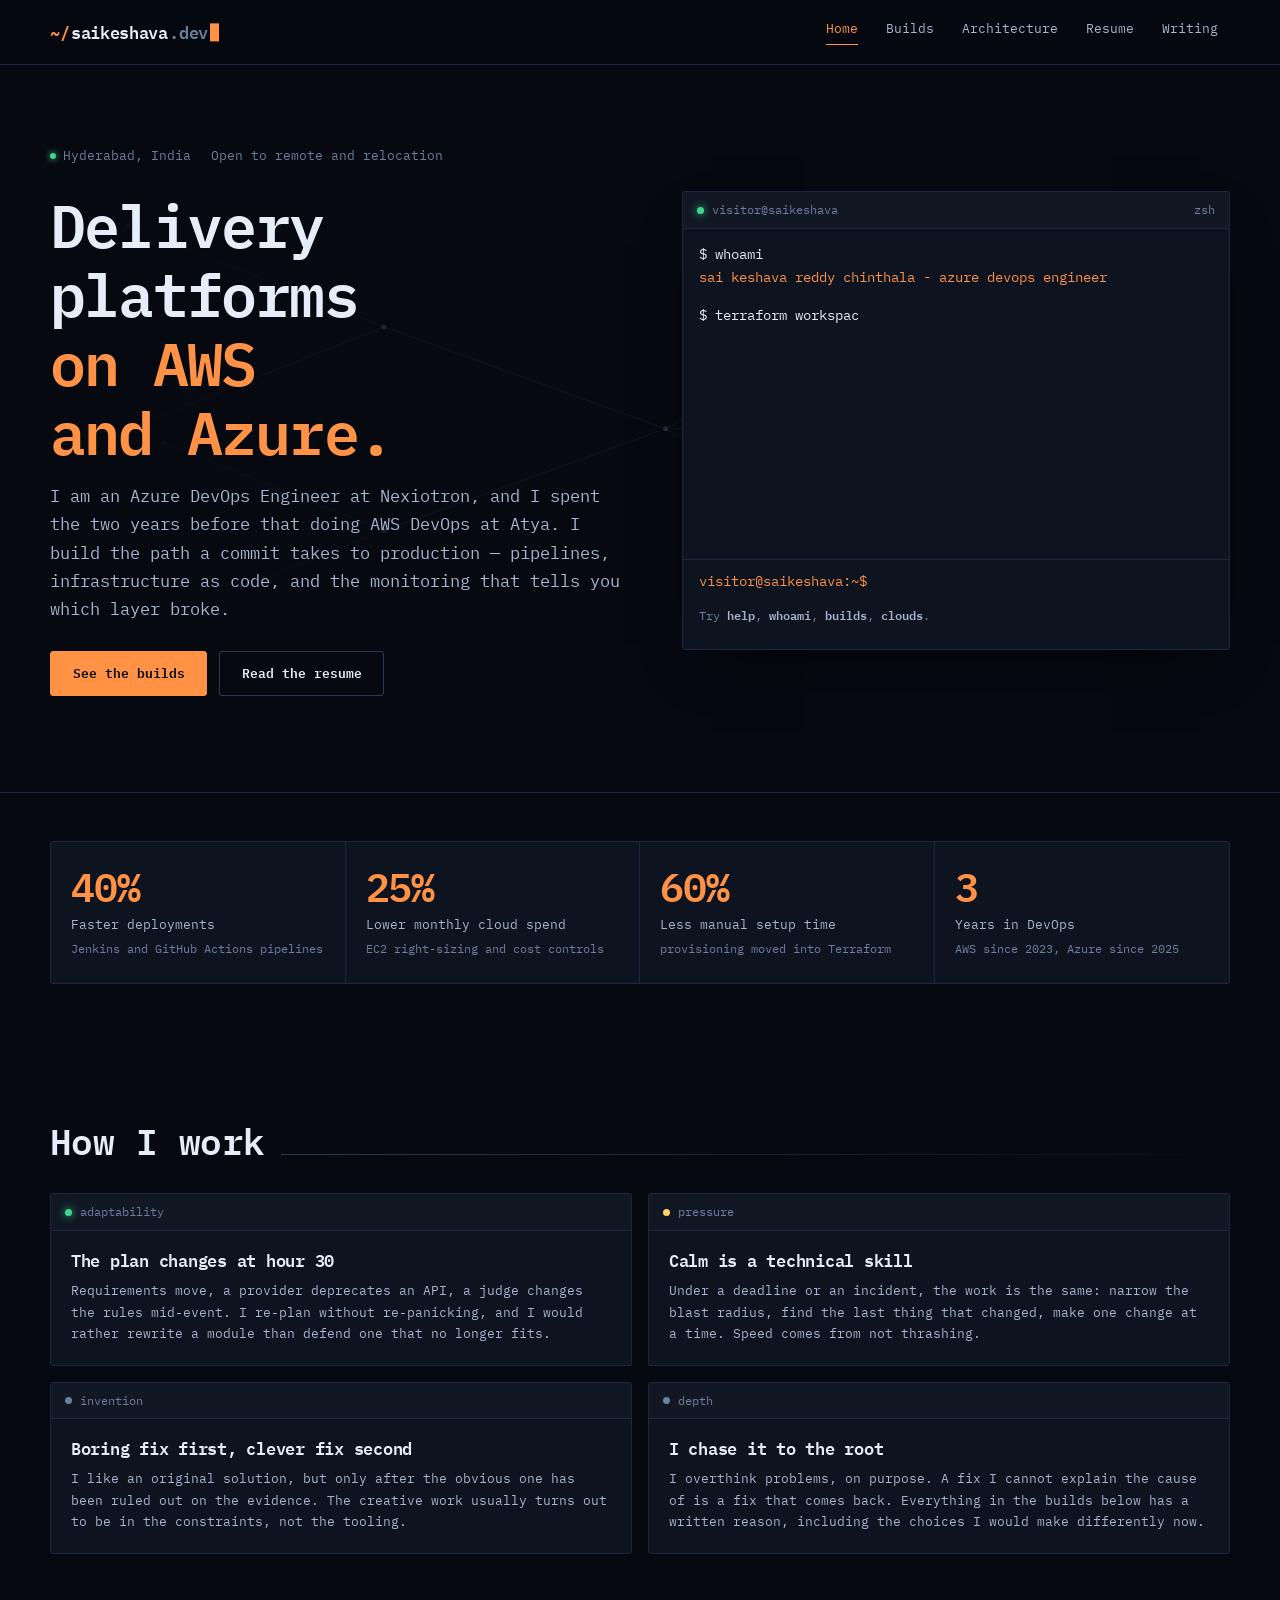
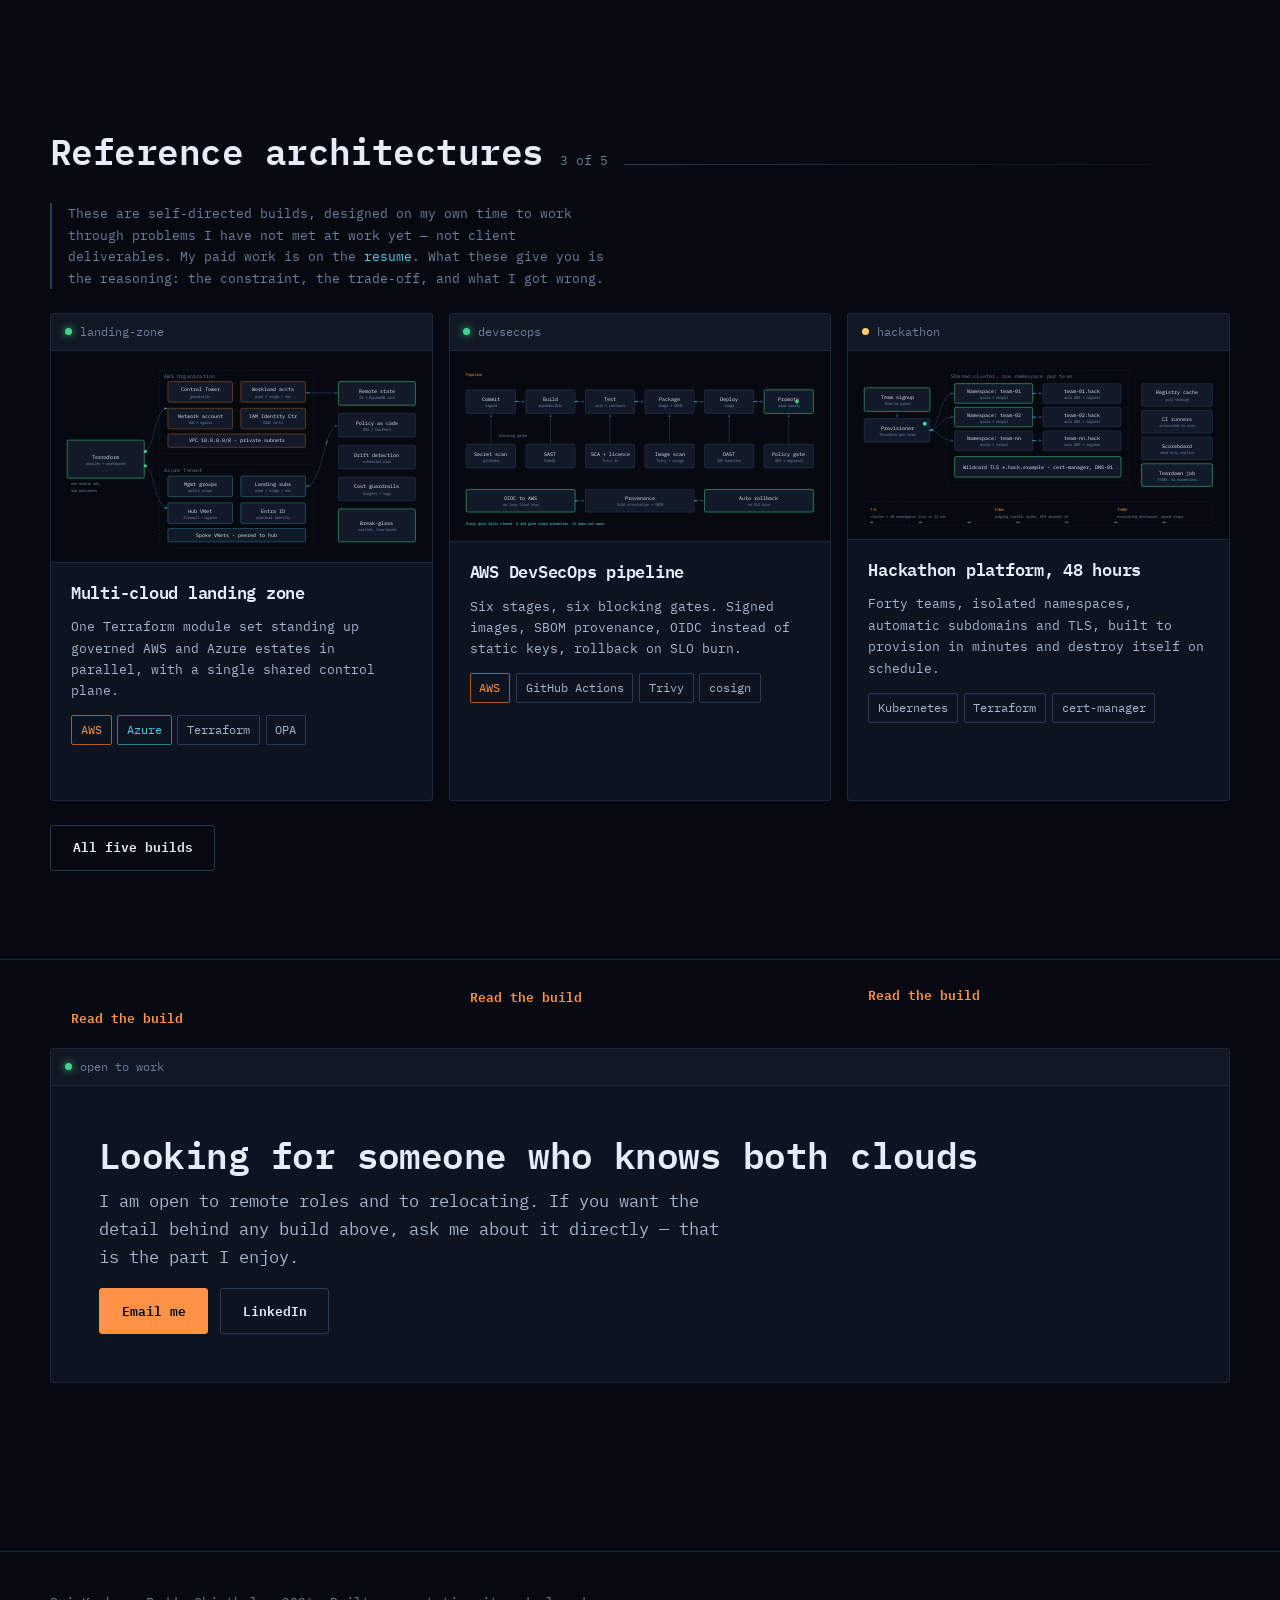
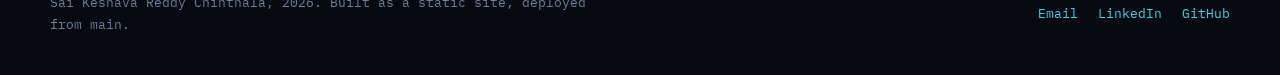
==== commit 01a5b76c: "fix: align the whole site to the real resume, and regenerate the PDF The published resume PDF contra" ====
--- a/index.html
+++ b/index.html
@@ -3,13 +3,13 @@
 <head>
 <meta charset="UTF-8">
 <meta name="viewport" content="width=device-width, initial-scale=1">
-<title>Sai Keshava Reddy — Multi-Cloud DevOps Engineer</title>
-<meta name="description" content="Multi-cloud DevOps engineer at Nexiotron, working end to end on AWS and Azure. Delivery pipelines that fail closed, infrastructure as code, and observability that names the culprit.">
+<title>Sai Keshava Reddy Chinthala — Azure DevOps Engineer</title>
+<meta name="description" content="Azure DevOps Engineer at Nexiotron, with AWS DevOps since 2023. Delivery pipelines, infrastructure as code, and the monitoring that tells you which layer broke.">
 <link rel="canonical" href="https://saikeshavareddych.github.io/">
 
 <meta property="og:type" content="website">
-<meta property="og:title" content="Sai Keshava Reddy — Multi-Cloud DevOps Engineer">
-<meta property="og:description" content="AWS and Azure, end to end. Five reference architectures, documented decision by decision.">
+<meta property="og:title" content="Sai Keshava Reddy Chinthala — Azure DevOps Engineer">
+<meta property="og:description" content="AWS and Azure since 2023. Real delivery work, plus five reference architectures documented decision by decision.">
 <meta property="og:url" content="https://saikeshavareddych.github.io/">
 <meta property="og:image" content="https://saikeshavareddych.github.io/assets/diagrams/landing-zone.png">
 <meta name="twitter:card" content="summary_large_image">
@@ -26,17 +26,19 @@
 {
   "@context": "https://schema.org",
   "@type": "Person",
-  "name": "Sai Keshava Reddy",
-  "jobTitle": "Multi-Cloud DevOps Engineer",
+  "name": "Sai Keshava Reddy Chinthala",
+  "jobTitle": "Azure DevOps Engineer",
   "worksFor": { "@type": "Organization", "name": "Nexiotron India Pvt. Ltd." },
   "address": { "@type": "PostalAddress", "addressLocality": "Hyderabad", "addressCountry": "IN" },
   "email": "mailto:saikeshavareddych@gmail.com",
+  "telephone": "+91-7729066003",
+  "alumniOf": { "@type": "CollegeOrUniversity", "name": "Kamala Institute of Technology and Science" },
   "url": "https://saikeshavareddych.github.io/",
   "sameAs": [
     "https://www.linkedin.com/in/saikeshavareddy/",
     "https://github.com/saikeshavareddych"
   ],
-  "knowsAbout": ["AWS", "Microsoft Azure", "Terraform", "Kubernetes", "Azure DevOps", "DevSecOps", "Observability"]
+  "knowsAbout": ["AWS", "Microsoft Azure", "Terraform", "Docker", "Kubernetes", "Jenkins", "GitHub Actions", "Azure Pipelines", "Ansible", "Prometheus", "Grafana", "Nginx", "Linux"]
 }
 </script>
 </head>
@@ -80,9 +82,10 @@
       </h1>
 
       <p class="lede">
-        I am a multi-cloud DevOps engineer at Nexiotron. I build the path a commit
-        takes to production, and the guardrails that stop a bad one from getting
-        there — on both clouds, not one with the other bolted on afterwards.
+        I am an Azure DevOps Engineer at Nexiotron, and I spent the two years
+        before that doing AWS DevOps at Atya. I build the path a commit takes to
+        production — pipelines, infrastructure as code, and the monitoring that
+        tells you which layer broke.
       </p>
 
       <div class="btn-row">
@@ -114,24 +117,24 @@
   <div class="shell" data-enter>
     <div class="metrics">
       <div class="metric">
+        <div class="metric__v"><span data-count="40" data-suffix="%">0%</span></div>
+        <div class="metric__k">Faster deployments</div>
+        <div class="metric__n">Jenkins and GitHub Actions pipelines</div>
+      </div>
+      <div class="metric">
+        <div class="metric__v"><span data-count="25" data-suffix="%">0%</span></div>
+        <div class="metric__k">Lower monthly cloud spend</div>
+        <div class="metric__n">EC2 right-sizing and cost controls</div>
+      </div>
+      <div class="metric">
+        <div class="metric__v"><span data-count="60" data-suffix="%">0%</span></div>
+        <div class="metric__k">Less manual setup time</div>
+        <div class="metric__n">provisioning moved into Terraform</div>
+      </div>
+      <div class="metric">
         <div class="metric__v"><span data-count="3">0</span></div>
         <div class="metric__k">Years in DevOps</div>
-        <div class="metric__n">since September 2023</div>
-      </div>
-      <div class="metric">
-        <div class="metric__v"><span data-count="2">0</span></div>
-        <div class="metric__k">Clouds, end to end</div>
-        <div class="metric__n">AWS and Azure</div>
-      </div>
-      <div class="metric">
-        <div class="metric__v"><span data-count="5">0</span></div>
-        <div class="metric__k">Reference builds</div>
-        <div class="metric__n">designed and documented</div>
-      </div>
-      <div class="metric">
-        <div class="metric__v"><span data-count="0">0</span></div>
-        <div class="metric__k">Long-lived cloud keys</div>
-        <div class="metric__n">OIDC federation throughout</div>
+        <div class="metric__n">AWS since 2023, Azure since 2025</div>
       </div>
     </div>
   </div>
@@ -203,9 +206,10 @@
     </div>
 
     <p class="disclaimer" data-enter>
-      These are builds I designed and ran myself, not client work. I have written
-      up the constraints, the trade-offs and what I got wrong, so they hold up to
-      being questioned in detail.
+      These are self-directed builds, designed on my own time to work through
+      problems I have not met at work yet — not client deliverables. My paid
+      work is on the <a href="resume.html">resume</a>. What these give you is
+      the reasoning: the constraint, the trade-off, and what I got wrong.
     </p>
 
     <div class="grid" data-enter>
@@ -289,7 +293,7 @@
 
 <footer class="foot">
   <div class="shell foot-inner">
-    <p>Sai Keshava Reddy, <span data-year>2026</span>. Built as a static site, deployed from main.</p>
+    <p>Sai Keshava Reddy Chinthala, <span data-year>2026</span>. Built as a static site, deployed from main.</p>
     <div class="foot-links">
       <a href="mailto:saikeshavareddych@gmail.com">Email</a>
       <a href="https://www.linkedin.com/in/saikeshavareddy/" target="_blank" rel="noopener">LinkedIn</a>
--- a/css/style.css
+++ b/css/style.css
@@ -153,6 +153,17 @@
 
 .page-head { padding-block: clamp(2.5rem, 6vw, 4rem) 0; }
 .page-head h1 { margin-bottom: 0.85rem; }
+
+/* Contact line under a page heading */
+.contact-row {
+  display: flex;
+  flex-wrap: wrap;
+  gap: 0.4rem 1.5rem;
+  margin-top: 1.25rem;
+  font-size: var(--t-sm);
+}
+.contact-row a { color: var(--ink-mid); }
+.contact-row a:hover { color: var(--signal); }
 /* A page-head already supplies the breathing room above the first section. */
 .page-head + .section { padding-top: clamp(1.75rem, 3.5vw, 2.75rem); }
 
